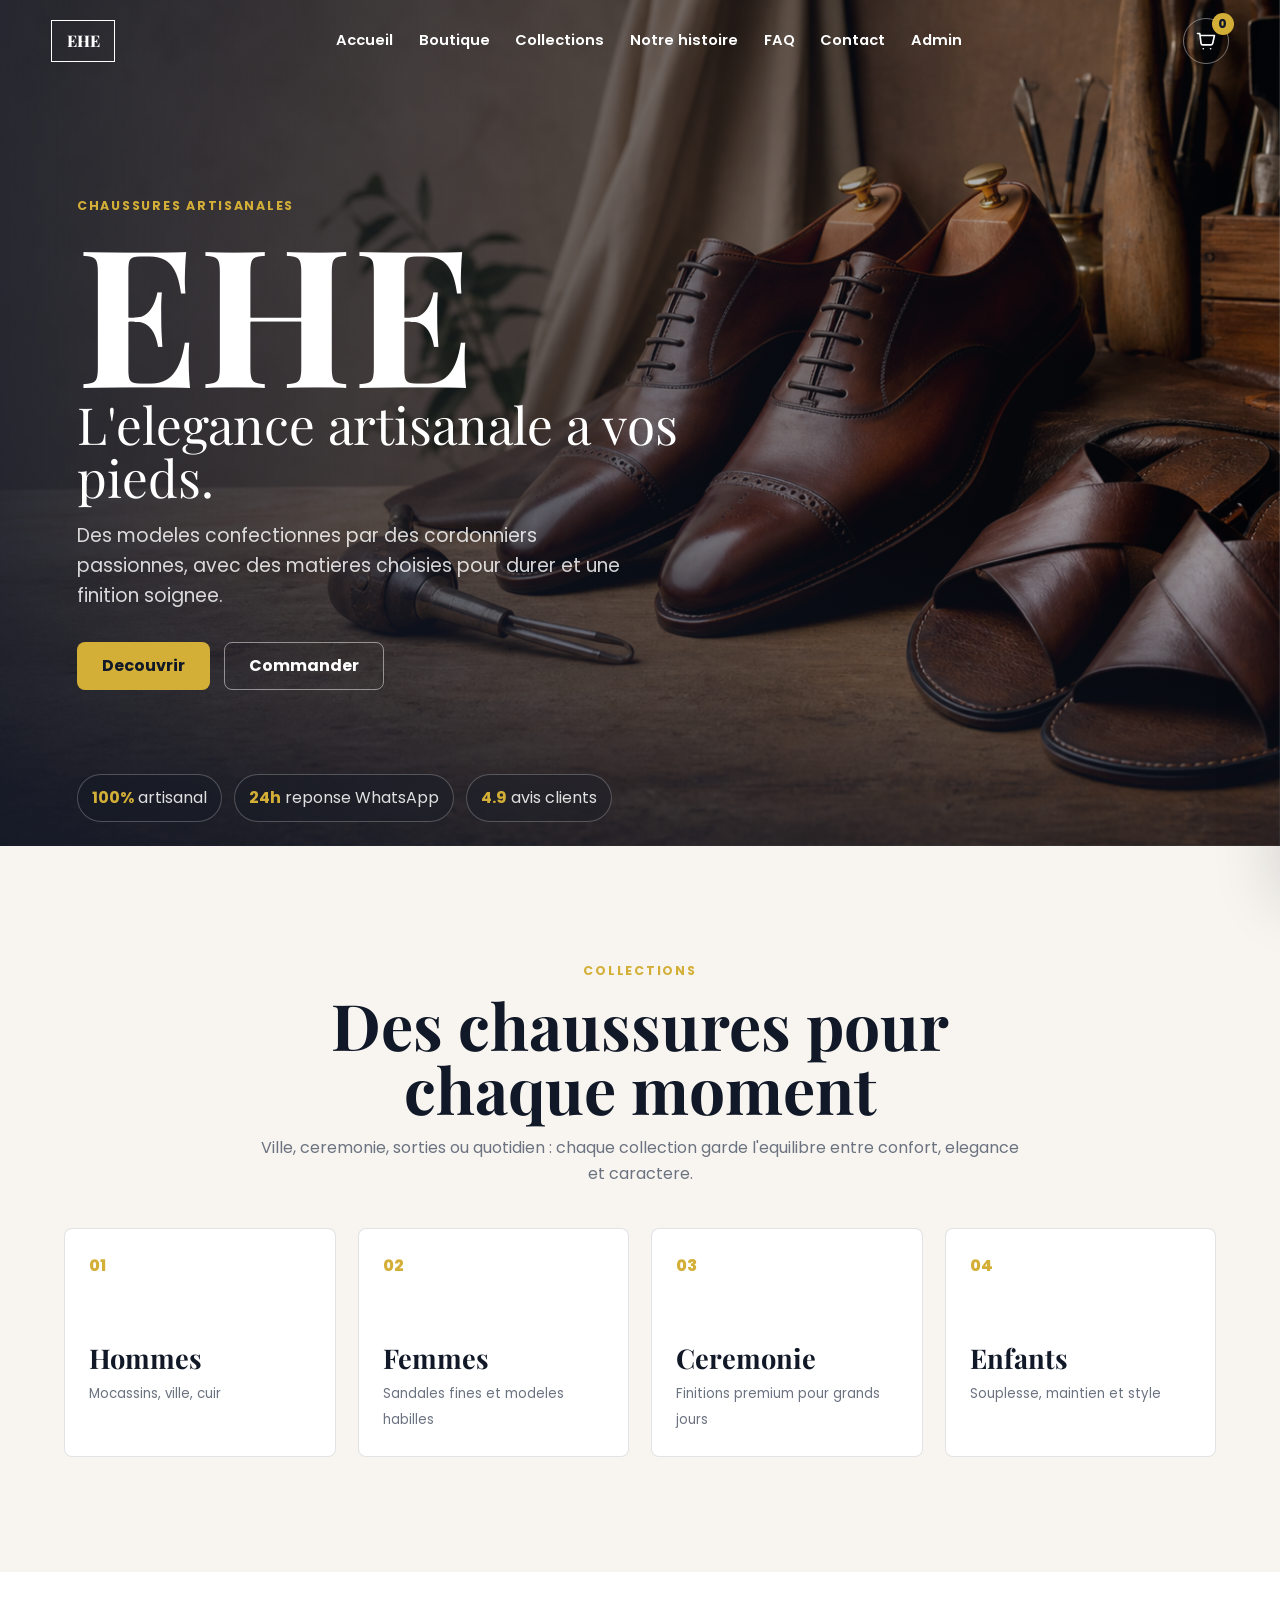
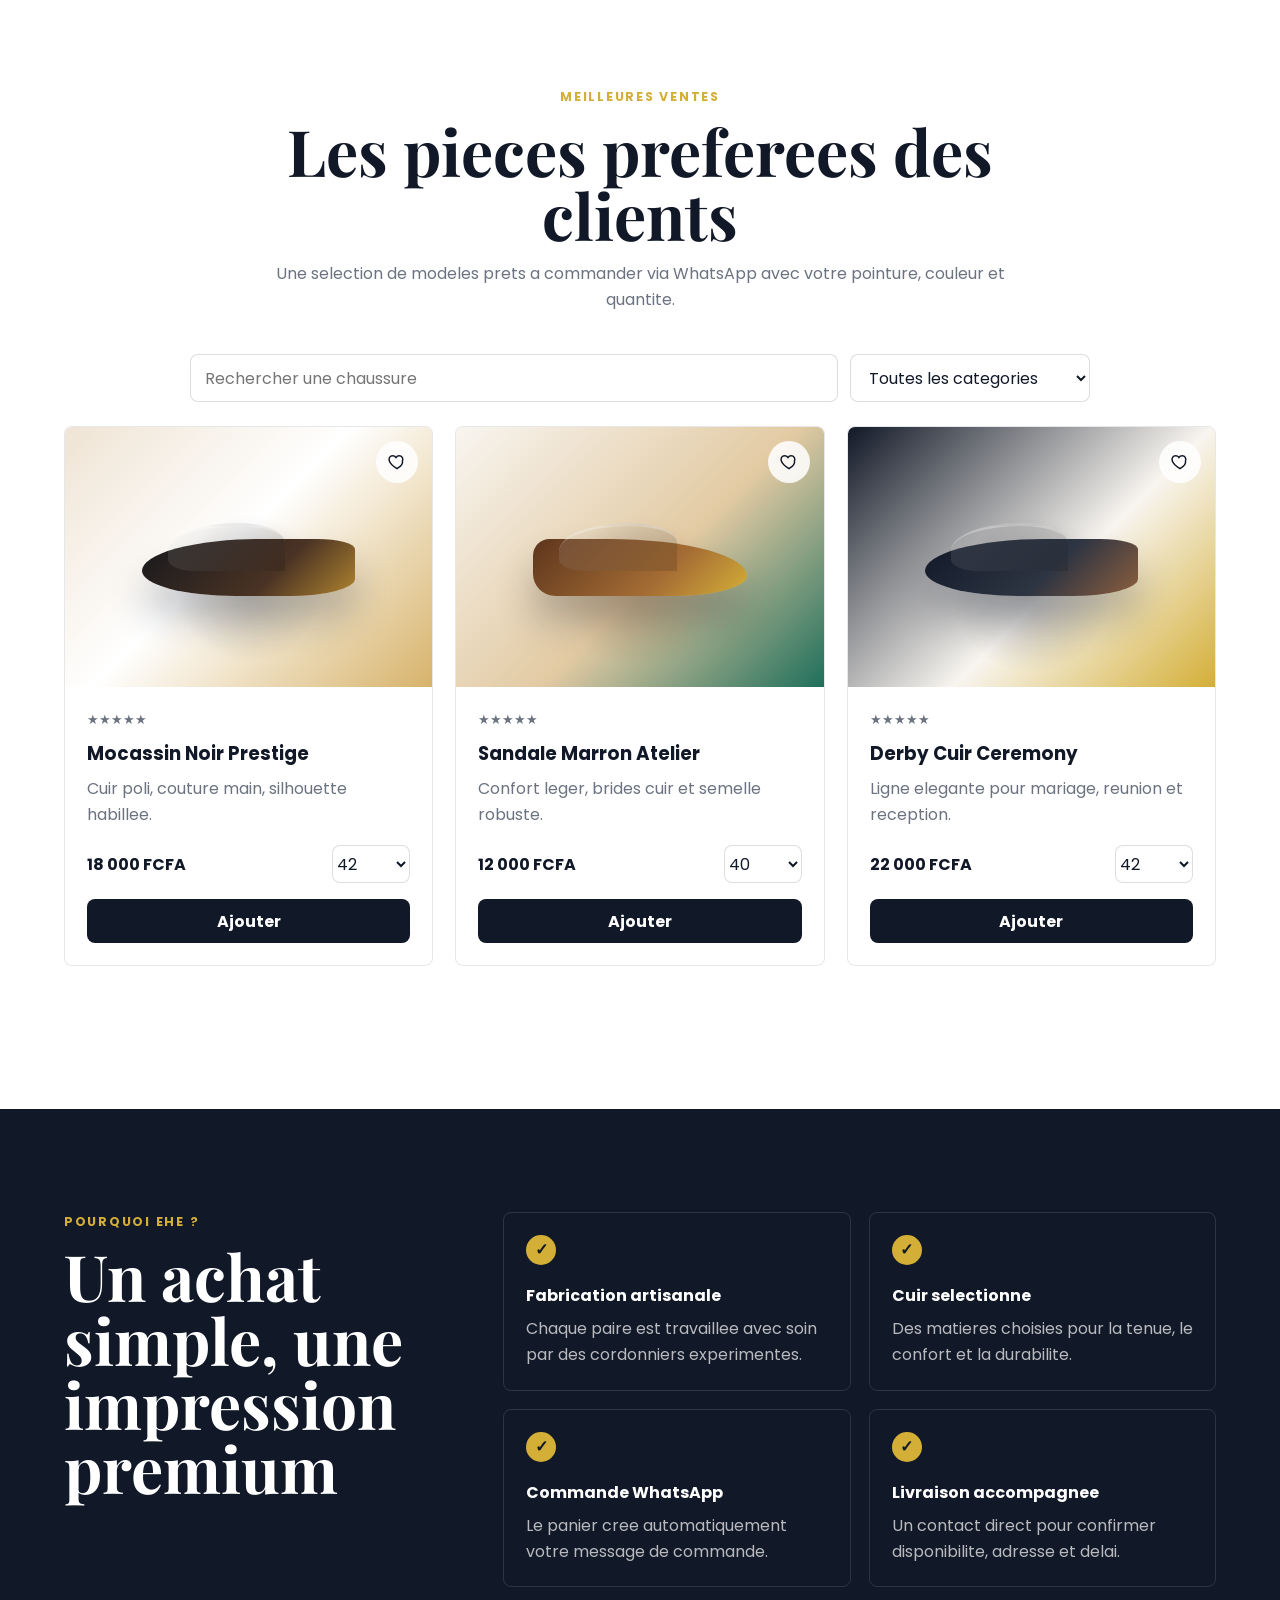
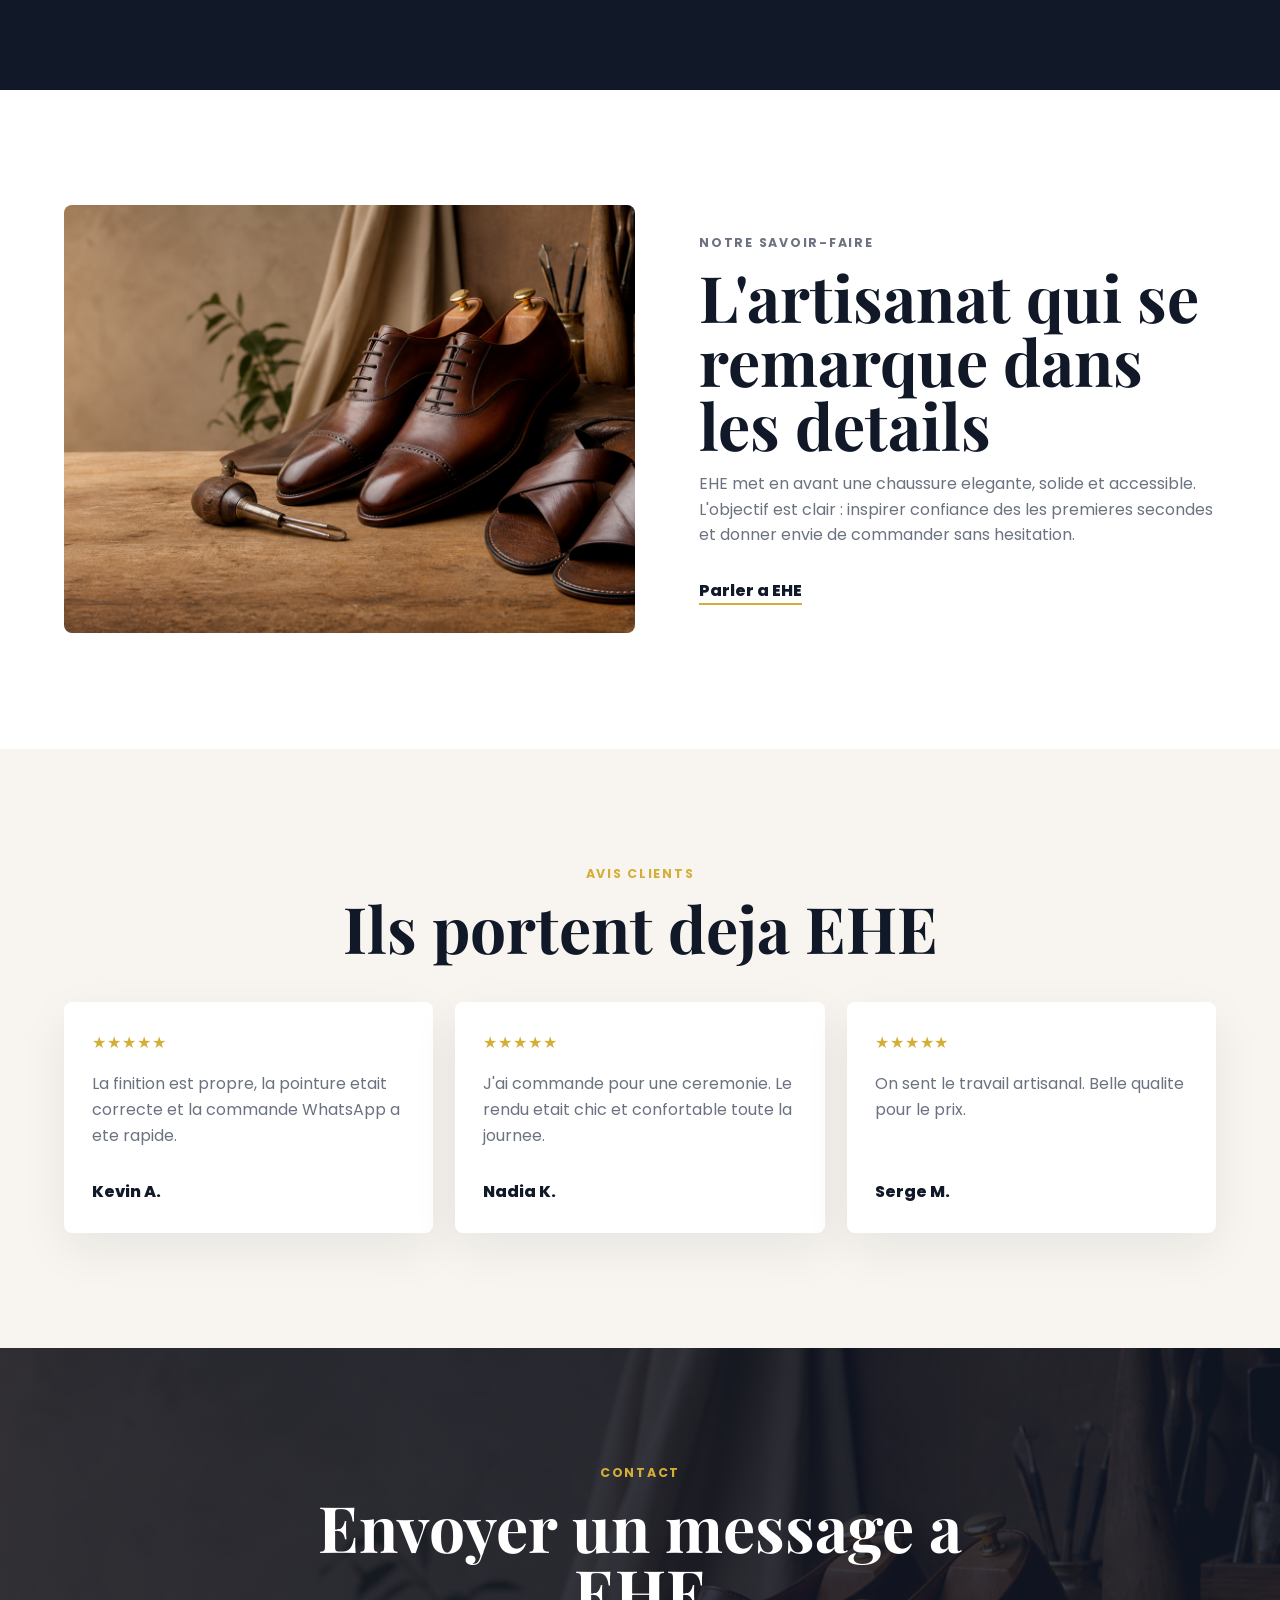
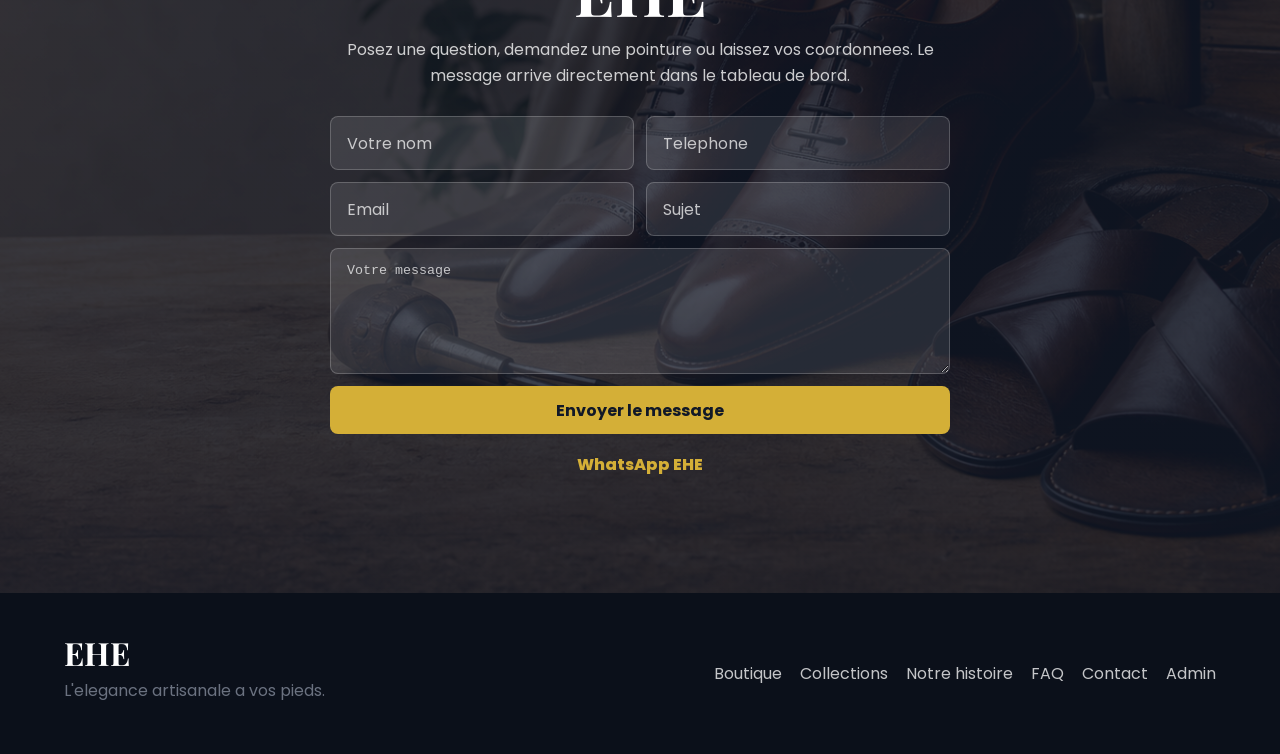
==== index.html @ 02abbc7c "Keep approved checkout form layout" ====
<!doctype html>
<html lang="fr">
  <head>
    <meta charset="utf-8">
    <meta name="viewport" content="width=device-width, initial-scale=1">
    <meta name="description" content="EHE, chaussures artisanales elegantes pour hommes, femmes et enfants. Commande rapide via WhatsApp.">
    <title>EHE | L'elegance artisanale a vos pieds</title>
    <link rel="preconnect" href="https://fonts.googleapis.com">
    <link rel="preconnect" href="https://fonts.gstatic.com" crossorigin>
    <link href="https://fonts.googleapis.com/css2?family=Playfair+Display:wght@600;700;800&family=Poppins:wght@400;500;600;700&display=swap" rel="stylesheet">
    <link rel="stylesheet" href="./styles.css?v=20260713">
  </head>
  <body>
    <div class="loader" aria-label="Chargement">
      <span>EHE</span>
    </div>

    <header class="site-header" data-header>
      <a class="brand" href="#accueil" aria-label="Accueil EHE">
        <span class="brand-mark">EHE</span>
      </a>

      <button class="nav-toggle" type="button" aria-label="Ouvrir le menu" aria-expanded="false" data-nav-toggle>
        <span></span>
        <span></span>
      </button>

      <nav class="site-nav" data-nav>
        <a href="#accueil">Accueil</a>
        <a href="#boutique">Boutique</a>
        <a href="#collections">Collections</a>
        <a href="./histoire.html">Notre histoire</a>
        <a href="./faq.html">FAQ</a>
        <a href="./contact.html">Contact</a>
        <a href="./admin.html">Admin</a>
      </nav>

      <button class="cart-button" type="button" aria-label="Voir le panier" data-cart-open>
        <svg viewBox="0 0 24 24" aria-hidden="true">
          <path d="M6.2 6h15l-1.9 8.6a2 2 0 0 1-2 1.6H8.6a2 2 0 0 1-2-1.7L5.2 3.8H2.8" />
          <path d="M9 20.5h.1M17 20.5h.1" />
        </svg>
        <span data-cart-count>0</span>
      </button>
    </header>

    <main id="accueil">
      <section class="hero">
        <div class="hero-media" aria-hidden="true">
          <img src="./assets/hero-ehe.png" alt="">
        </div>
        <div class="hero-overlay"></div>
        <div class="hero-content reveal">
          <p class="eyebrow">Chaussures artisanales</p>
          <h1>EHE</h1>
          <p class="hero-line">L'elegance artisanale a vos pieds.</p>
          <p class="hero-copy">Des modeles confectionnes par des cordonniers passionnes, avec des matieres choisies pour durer et une finition soignee.</p>
          <div class="hero-actions">
            <a class="btn btn-primary" href="#boutique">Decouvrir</a>
            <a class="btn btn-ghost" href="#contact">Commander</a>
          </div>
        </div>
        <div class="hero-stats" aria-label="Points forts EHE">
          <span><strong>100%</strong> artisanal</span>
          <span><strong>24h</strong> reponse WhatsApp</span>
          <span><strong>4.9</strong> avis clients</span>
        </div>
      </section>

      <section class="section section-light" id="collections">
        <div class="section-head reveal">
          <p class="eyebrow">Collections</p>
          <h2>Des chaussures pour chaque moment</h2>
          <p>Ville, ceremonie, sorties ou quotidien : chaque collection garde l'equilibre entre confort, elegance et caractere.</p>
        </div>
        <div class="collection-grid">
          <a class="collection-tile reveal" href="#boutique">
            <span>01</span>
            <strong>Hommes</strong>
            <small>Mocassins, ville, cuir</small>
          </a>
          <a class="collection-tile reveal" href="#boutique">
            <span>02</span>
            <strong>Femmes</strong>
            <small>Sandales fines et modeles habilles</small>
          </a>
          <a class="collection-tile reveal" href="#boutique">
            <span>03</span>
            <strong>Ceremonie</strong>
            <small>Finitions premium pour grands jours</small>
          </a>
          <a class="collection-tile reveal" href="#boutique">
            <span>04</span>
            <strong>Enfants</strong>
            <small>Souplesse, maintien et style</small>
          </a>
        </div>
      </section>

      <section class="section" id="boutique">
        <div class="section-head reveal">
          <p class="eyebrow">Meilleures ventes</p>
          <h2>Les pieces preferees des clients</h2>
          <p>Une selection de modeles prets a commander via WhatsApp avec votre pointure, couleur et quantite.</p>
        </div>

        <div class="shop-controls" data-shop-controls>
          <input type="search" placeholder="Rechercher une chaussure" aria-label="Rechercher une chaussure" data-product-search>
          <select aria-label="Filtrer par categorie" data-category-filter>
            <option value="">Toutes les categories</option>
          </select>
        </div>
        <div class="product-grid" data-public-products>
          <article class="product-card reveal" data-product data-name="Mocassin Noir Prestige" data-price="18000">
            <button class="favorite" type="button" aria-label="Ajouter aux favoris">
              <svg viewBox="0 0 24 24" aria-hidden="true"><path d="M12 20s-7.5-4.4-9.2-9.1C1.6 7.4 3.5 4.5 6.7 4.5c1.8 0 3.2.9 4 2.1.8-1.2 2.2-2.1 4-2.1 3.2 0 5.1 2.9 3.9 6.4C19.5 15.6 12 20 12 20z"/></svg>
            </button>
            <div class="product-image shoe-one"></div>
            <div class="product-body">
              <p class="rating">★★★★★</p>
              <h3>Mocassin Noir Prestige</h3>
              <p>Cuir poli, couture main, silhouette habillee.</p>
              <div class="product-meta">
                <strong>18 000 FCFA</strong>
                <select aria-label="Pointure">
                  <option>40</option>
                  <option>41</option>
                  <option selected>42</option>
                  <option>43</option>
                </select>
              </div>
              <button class="btn btn-small" type="button" data-add-cart>Ajouter</button>
            </div>
          </article>

          <article class="product-card reveal" data-product data-name="Sandale Marron Atelier" data-price="12000">
            <button class="favorite" type="button" aria-label="Ajouter aux favoris">
              <svg viewBox="0 0 24 24" aria-hidden="true"><path d="M12 20s-7.5-4.4-9.2-9.1C1.6 7.4 3.5 4.5 6.7 4.5c1.8 0 3.2.9 4 2.1.8-1.2 2.2-2.1 4-2.1 3.2 0 5.1 2.9 3.9 6.4C19.5 15.6 12 20 12 20z"/></svg>
            </button>
            <div class="product-image shoe-two"></div>
            <div class="product-body">
              <p class="rating">★★★★★</p>
              <h3>Sandale Marron Atelier</h3>
              <p>Confort leger, brides cuir et semelle robuste.</p>
              <div class="product-meta">
                <strong>12 000 FCFA</strong>
                <select aria-label="Pointure">
                  <option>39</option>
                  <option selected>40</option>
                  <option>41</option>
                  <option>42</option>
                </select>
              </div>
              <button class="btn btn-small" type="button" data-add-cart>Ajouter</button>
            </div>
          </article>

          <article class="product-card reveal" data-product data-name="Derby Cuir Ceremony" data-price="22000">
            <button class="favorite" type="button" aria-label="Ajouter aux favoris">
              <svg viewBox="0 0 24 24" aria-hidden="true"><path d="M12 20s-7.5-4.4-9.2-9.1C1.6 7.4 3.5 4.5 6.7 4.5c1.8 0 3.2.9 4 2.1.8-1.2 2.2-2.1 4-2.1 3.2 0 5.1 2.9 3.9 6.4C19.5 15.6 12 20 12 20z"/></svg>
            </button>
            <div class="product-image shoe-three"></div>
            <div class="product-body">
              <p class="rating">★★★★★</p>
              <h3>Derby Cuir Ceremony</h3>
              <p>Ligne elegante pour mariage, reunion et reception.</p>
              <div class="product-meta">
                <strong>22 000 FCFA</strong>
                <select aria-label="Pointure">
                  <option>41</option>
                  <option selected>42</option>
                  <option>43</option>
                  <option>44</option>
                </select>
              </div>
              <button class="btn btn-small" type="button" data-add-cart>Ajouter</button>
            </div>
          </article>
        </div>
        <div class="pagination" data-pagination></div>
      </section>

      <section class="feature-band">
        <div class="feature-copy reveal">
          <p class="eyebrow">Pourquoi EHE ?</p>
          <h2>Un achat simple, une impression premium</h2>
        </div>
        <div class="feature-list">
          <div class="feature-item reveal"><span>✓</span><strong>Fabrication artisanale</strong><p>Chaque paire est travaillee avec soin par des cordonniers experimentes.</p></div>
          <div class="feature-item reveal"><span>✓</span><strong>Cuir selectionne</strong><p>Des matieres choisies pour la tenue, le confort et la durabilite.</p></div>
          <div class="feature-item reveal"><span>✓</span><strong>Commande WhatsApp</strong><p>Le panier cree automatiquement votre message de commande.</p></div>
          <div class="feature-item reveal"><span>✓</span><strong>Livraison accompagnee</strong><p>Un contact direct pour confirmer disponibilite, adresse et delai.</p></div>
        </div>
      </section>

      <section class="section craft-section" id="histoire">
        <div class="craft-image reveal">
          <img src="./assets/hero-ehe.png" alt="Chaussures artisanales EHE dans un atelier de cordonnier">
        </div>
        <div class="craft-copy reveal">
          <p class="eyebrow">Notre savoir-faire</p>
          <h2>L'artisanat qui se remarque dans les details</h2>
          <p>EHE met en avant une chaussure elegante, solide et accessible. L'objectif est clair : inspirer confiance des les premieres secondes et donner envie de commander sans hesitation.</p>
          <a class="text-link" href="#contact">Parler a EHE</a>
        </div>
      </section>

      <section class="section section-light">
        <div class="section-head reveal">
          <p class="eyebrow">Avis clients</p>
          <h2>Ils portent deja EHE</h2>
        </div>
        <div class="testimonial-grid">
          <blockquote class="reveal">
            <p>La finition est propre, la pointure etait correcte et la commande WhatsApp a ete rapide.</p>
            <cite>Kevin A.</cite>
          </blockquote>
          <blockquote class="reveal">
            <p>J'ai commande pour une ceremonie. Le rendu etait chic et confortable toute la journee.</p>
            <cite>Nadia K.</cite>
          </blockquote>
          <blockquote class="reveal">
            <p>On sent le travail artisanal. Belle qualite pour le prix.</p>
            <cite>Serge M.</cite>
          </blockquote>
        </div>
      </section>

      <section class="newsletter" id="contact">
        <div class="newsletter-inner reveal">
          <p class="eyebrow">Contact</p>
          <h2>Envoyer un message a EHE</h2>
          <p class="contact-intro">Posez une question, demandez une pointure ou laissez vos coordonnees. Le message arrive directement dans le tableau de bord.</p>
          <form class="contact-form" data-contact-form>
            <div class="field-row">
              <input name="name" type="text" placeholder="Votre nom" aria-label="Votre nom" required>
              <input name="phone" type="tel" placeholder="Telephone" aria-label="Telephone">
            </div>
            <div class="field-row">
              <input name="email" type="email" placeholder="Email" aria-label="Email">
              <input name="subject" type="text" placeholder="Sujet" aria-label="Sujet">
            </div>
            <textarea name="message" placeholder="Votre message" aria-label="Votre message" required></textarea>
            <button class="btn btn-primary" type="submit">Envoyer le message</button>
          </form>
          <a class="whatsapp-link" href="https://wa.me/22900000000" target="_blank" rel="noreferrer">WhatsApp EHE</a>
        </div>
      </section>
    </main>

    <footer class="site-footer">
      <div>
        <strong>EHE</strong>
        <p>L'elegance artisanale a vos pieds.</p>
      </div>
      <div class="footer-links">
        <a href="#boutique">Boutique</a>
        <a href="#collections">Collections</a>
        <a href="./histoire.html">Notre histoire</a>
        <a href="./faq.html">FAQ</a>
        <a href="./contact.html">Contact</a>
        <a href="./admin.html">Admin</a>
      </div>
    </footer>

    <aside class="cart-panel" aria-hidden="true" data-cart-panel>
      <div class="cart-head">
        <strong>Panier EHE</strong>
        <button type="button" aria-label="Fermer le panier" data-cart-close>×</button>
      </div>
      <div class="cart-items" data-cart-items>
        <p class="empty-cart">Votre panier est vide.</p>
      </div>
      <div class="cart-total">
        <span>Total</span>
        <strong data-cart-total>0 FCFA</strong>
      </div>
      <form class="checkout-form" data-checkout-form>
        <div class="checkout-form-title">
          <strong>Infos client</strong>
        </div>
        <label>
          Nom
          <input name="last_name" type="text" autocomplete="family-name" required>
        </label>
        <label>
          Prenom
          <input name="first_name" type="text" autocomplete="given-name" required>
        </label>
        <label class="checkout-full">
          Telephone
          <input name="phone" type="tel" autocomplete="tel" required>
        </label>
        <label class="checkout-full">
          Adresse de livraison
          <input name="address" type="text" autocomplete="street-address" required>
        </label>
      </form>
      <a class="btn btn-primary cart-order" href="#" target="_blank" rel="noreferrer" data-whatsapp>Commander sur WhatsApp</a>
    </aside>

    <div class="toast" data-toast>Produit ajoute au panier</div>
    <button class="top-button" type="button" aria-label="Retour en haut" data-top>
      <svg viewBox="0 0 24 24" aria-hidden="true"><path d="M12 19V5M5 12l7-7 7 7"/></svg>
    </button>

    <script src="./app.js"></script>
  </body>
</html>
---- styles.css ----
:root {
  --black: #111827;
  --ink: #1f2937;
  --white: #ffffff;
  --gold: #d4af37;
  --beige: #f8f5f0;
  --gray: #6b7280;
  --clay: #8d5f3d;
  --green: #1f6f5b;
  --shadow: 0 24px 70px rgba(17, 24, 39, .14);
  --radius: 8px;
}

* {
  box-sizing: border-box;
}

html {
  scroll-behavior: smooth;
}

body {
  margin: 0;
  color: var(--ink);
  background: var(--white);
  font-family: Poppins, Arial, sans-serif;
  line-height: 1.6;
}

img {
  display: block;
  max-width: 100%;
}

a {
  color: inherit;
  text-decoration: none;
}

button,
input,
select {
  font: inherit;
}

.loader {
  position: fixed;
  inset: 0;
  z-index: 100;
  display: grid;
  place-items: center;
  background: var(--black);
  color: var(--gold);
  transition: opacity .5s ease, visibility .5s ease;
}

.loader span,
.brand-mark,
h1,
h2 {
  font-family: "Playfair Display", Georgia, serif;
}

.loader span {
  font-size: clamp(3rem, 9vw, 8rem);
  letter-spacing: .16em;
}

body.loaded .loader {
  opacity: 0;
  visibility: hidden;
}

.site-header {
  position: fixed;
  top: 0;
  left: 0;
  right: 0;
  z-index: 50;
  display: flex;
  align-items: center;
  justify-content: space-between;
  gap: 24px;
  min-height: 78px;
  padding: 18px clamp(18px, 4vw, 64px);
  color: var(--white);
  transition: background .28s ease, color .28s ease, box-shadow .28s ease;
}

.site-header.scrolled,
.site-header.open {
  background: rgba(255, 255, 255, .96);
  color: var(--black);
  box-shadow: 0 10px 35px rgba(17, 24, 39, .08);
  backdrop-filter: blur(16px);
}

.brand-mark {
  display: inline-grid;
  place-items: center;
  width: 64px;
  height: 42px;
  border: 1px solid currentColor;
  font-weight: 800;
}

.site-nav {
  display: flex;
  align-items: center;
  gap: clamp(14px, 2vw, 30px);
  font-size: .92rem;
  font-weight: 600;
}

.site-nav a {
  position: relative;
}

.site-nav a::after {
  position: absolute;
  left: 0;
  bottom: -7px;
  width: 0;
  height: 2px;
  content: "";
  background: var(--gold);
  transition: width .25s ease;
}

.site-nav a:hover::after {
  width: 100%;
}

.cart-button,
.nav-toggle,
.favorite,
.top-button,
.cart-head button {
  border: 0;
  cursor: pointer;
  background: transparent;
  color: inherit;
}

.cart-button {
  position: relative;
  display: grid;
  place-items: center;
  width: 46px;
  height: 46px;
  border: 1px solid rgba(255, 255, 255, .42);
  border-radius: 50%;
}

.site-header.scrolled .cart-button,
.site-header.open .cart-button {
  border-color: rgba(17, 24, 39, .18);
}

.cart-button svg,
.top-button svg {
  width: 22px;
  height: 22px;
  fill: none;
  stroke: currentColor;
  stroke-width: 1.8;
  stroke-linecap: round;
  stroke-linejoin: round;
}

.cart-button span {
  position: absolute;
  top: -6px;
  right: -6px;
  display: grid;
  min-width: 22px;
  height: 22px;
  place-items: center;
  border-radius: 99px;
  background: var(--gold);
  color: var(--black);
  font-size: .75rem;
  font-weight: 800;
}

.nav-toggle {
  display: none;
}

.hero {
  position: relative;
  min-height: 94vh;
  display: grid;
  align-items: center;
  overflow: hidden;
  padding: 120px clamp(18px, 6vw, 90px) 80px;
  color: var(--white);
}

.hero-media,
.hero-overlay {
  position: absolute;
  inset: 0;
}

.hero-media img {
  width: 100%;
  height: 100%;
  object-fit: cover;
  animation: heroZoom 9s ease-out forwards;
}

.hero-overlay {
  background:
    linear-gradient(90deg, rgba(17, 24, 39, .88) 0%, rgba(17, 24, 39, .56) 43%, rgba(17, 24, 39, .14) 100%),
    linear-gradient(0deg, rgba(17, 24, 39, .56), transparent 38%);
}

.hero-content {
  position: relative;
  max-width: 680px;
  z-index: 1;
}

.eyebrow {
  margin: 0 0 12px;
  color: var(--gold);
  font-size: .78rem;
  font-weight: 700;
  letter-spacing: .14em;
  text-transform: uppercase;
}

h1,
h2,
h3,
p {
  margin-top: 0;
}

h1 {
  margin-bottom: 8px;
  font-size: clamp(4.5rem, 15vw, 12rem);
  line-height: .84;
}

.hero-line {
  margin-bottom: 16px;
  font-family: "Playfair Display", Georgia, serif;
  font-size: clamp(1.6rem, 4vw, 3.8rem);
  line-height: 1.05;
}

.hero-copy {
  max-width: 560px;
  color: rgba(255, 255, 255, .82);
  font-size: clamp(1rem, 1.6vw, 1.18rem);
}

.hero-actions {
  display: flex;
  flex-wrap: wrap;
  gap: 14px;
  margin-top: 30px;
}

.btn {
  display: inline-flex;
  align-items: center;
  justify-content: center;
  min-height: 48px;
  padding: 0 24px;
  border: 1px solid transparent;
  border-radius: var(--radius);
  cursor: pointer;
  font-weight: 700;
  transition: transform .22s ease, background .22s ease, color .22s ease, border-color .22s ease;
}

.btn:hover {
  transform: translateY(-2px);
}

.btn-primary {
  background: var(--gold);
  color: var(--black);
}

.btn-primary:hover {
  background: #e3c35b;
}

.btn-ghost {
  border-color: rgba(255, 255, 255, .48);
  color: var(--white);
}

.btn-ghost:hover {
  border-color: var(--white);
  background: rgba(255, 255, 255, .1);
}

.btn-small {
  width: 100%;
  min-height: 44px;
  margin-top: 16px;
  background: var(--black);
  color: var(--white);
}

.hero-stats {
  position: absolute;
  left: clamp(18px, 6vw, 90px);
  right: clamp(18px, 6vw, 90px);
  bottom: 24px;
  z-index: 1;
  display: flex;
  gap: 12px;
  flex-wrap: wrap;
}

.hero-stats span {
  padding: 10px 14px;
  border: 1px solid rgba(255, 255, 255, .24);
  border-radius: 999px;
  background: rgba(17, 24, 39, .3);
  backdrop-filter: blur(12px);
  color: rgba(255, 255, 255, .86);
}

.hero-stats strong {
  color: var(--gold);
}

.section {
  padding: clamp(72px, 9vw, 126px) clamp(18px, 5vw, 72px);
}

.section-light {
  background: var(--beige);
}

.section-head {
  max-width: 760px;
  margin: 0 auto 42px;
  text-align: center;
}

h2 {
  margin-bottom: 14px;
  color: var(--black);
  font-size: clamp(2rem, 5vw, 4.5rem);
  line-height: 1;
}

.section-head p:not(.eyebrow),
.craft-copy p,
.feature-item p,
.product-body p,
blockquote p,
.site-footer p {
  color: var(--gray);
}

.collection-grid,
.product-grid,
.testimonial-grid {
  display: grid;
  gap: 22px;
  max-width: 1180px;
  margin: 0 auto;
}

.collection-grid {
  grid-template-columns: repeat(4, 1fr);
}

.collection-tile {
  min-height: 210px;
  padding: 24px;
  border: 1px solid rgba(17, 24, 39, .12);
  border-radius: var(--radius);
  background: var(--white);
  transition: transform .25s ease, box-shadow .25s ease, border-color .25s ease;
}

.collection-tile:hover {
  transform: translateY(-7px);
  border-color: rgba(212, 175, 55, .55);
  box-shadow: var(--shadow);
}

.collection-tile span {
  color: var(--gold);
  font-weight: 800;
}

.collection-tile strong {
  display: block;
  margin-top: 58px;
  color: var(--black);
  font-family: "Playfair Display", Georgia, serif;
  font-size: 1.7rem;
}

.collection-tile small {
  color: var(--gray);
}

.product-grid {
  grid-template-columns: repeat(3, 1fr);
}

.shop-controls {
  display: grid;
  grid-template-columns: 1fr 240px;
  gap: 12px;
  max-width: 900px;
  margin: 0 auto 24px;
}

.shop-controls input,
.shop-controls select {
  height: 48px;
  border: 1px solid rgba(17, 24, 39, .14);
  border-radius: var(--radius);
  padding: 0 14px;
  background: var(--white);
  color: var(--black);
}

.pagination {
  display: flex;
  justify-content: center;
  gap: 8px;
  margin-top: 28px;
}

.pagination button {
  min-width: 42px;
  height: 40px;
  border: 1px solid rgba(17, 24, 39, .14);
  border-radius: var(--radius);
  background: var(--white);
  cursor: pointer;
  font-weight: 800;
}

.pagination button.active {
  background: var(--black);
  color: var(--gold);
}

.product-card {
  position: relative;
  overflow: hidden;
  border: 1px solid rgba(17, 24, 39, .1);
  border-radius: var(--radius);
  background: var(--white);
  transition: transform .25s ease, box-shadow .25s ease;
}

.product-card:hover {
  transform: translateY(-8px);
  box-shadow: var(--shadow);
}

.product-card h3 a:hover {
  color: var(--gold);
}

.favorite {
  position: absolute;
  top: 14px;
  right: 14px;
  z-index: 2;
  display: grid;
  width: 42px;
  height: 42px;
  place-items: center;
  border-radius: 50%;
  background: rgba(255, 255, 255, .86);
  color: var(--black);
}

.favorite svg {
  width: 20px;
  height: 20px;
  fill: none;
  stroke: currentColor;
  stroke-width: 1.8;
}

.favorite.active {
  background: var(--black);
  color: var(--gold);
}

.favorite.active svg {
  fill: currentColor;
}

.product-image {
  min-height: 260px;
  background:
    radial-gradient(circle at 50% 62%, rgba(17, 24, 39, .18), transparent 30%),
    linear-gradient(135deg, #efe4d4, #fff 46%, #d7b36b);
  position: relative;
  overflow: hidden;
}

.product-image.product-photo {
  background-size: cover;
  background-position: center;
}

.product-image.product-photo::before,
.product-image.product-photo::after {
  display: none;
}

.product-image::before,
.product-image::after {
  position: absolute;
  content: "";
  transition: transform .28s ease;
}

.product-card:hover .product-image::before,
.product-card:hover .product-image::after {
  transform: translateY(-7px) scale(1.04);
}

.product-image::before {
  left: 21%;
  top: 43%;
  width: 58%;
  height: 22%;
  border-radius: 70% 22% 38% 55%;
  background: linear-gradient(135deg, #16181d, #4a3324 62%, #b0842f);
  box-shadow: 0 26px 36px rgba(17, 24, 39, .25);
}

.product-image::after {
  left: 28%;
  top: 37%;
  width: 32%;
  height: 17%;
  border-radius: 65% 44% 0 26%;
  border-top: 3px solid rgba(255, 255, 255, .28);
  background: linear-gradient(135deg, rgba(255, 255, 255, .12), rgba(0, 0, 0, .14));
}

.shoe-two {
  background:
    radial-gradient(circle at 50% 64%, rgba(141, 95, 61, .25), transparent 31%),
    linear-gradient(135deg, #f8f5f0, #e2caa3 55%, #1f6f5b);
}

.shoe-two::before {
  background: linear-gradient(135deg, #5d351d, #a56d34 62%, #d4af37);
  border-radius: 18px 70% 38% 24px;
}

.shoe-three {
  background:
    radial-gradient(circle at 50% 64%, rgba(17, 24, 39, .24), transparent 32%),
    linear-gradient(135deg, #111827, #f8f5f0 58%, #d4af37);
}

.shoe-three::before {
  background: linear-gradient(135deg, #111827, #2d3442 58%, #8d5f3d);
}

.product-body {
  padding: 22px;
}

.rating {
  margin-bottom: 8px;
  color: var(--gold);
  font-size: .84rem;
}

h3 {
  margin-bottom: 8px;
  color: var(--black);
  font-size: 1.15rem;
}

.product-badge {
  display: inline-flex;
  margin-bottom: 10px;
  padding: 5px 9px;
  border-radius: 999px;
  background: var(--beige);
  color: var(--black);
  font-size: .78rem;
  font-weight: 800;
}

.product-meta {
  display: flex;
  align-items: center;
  justify-content: space-between;
  gap: 12px;
  margin-top: 18px;
}

.product-meta strong {
  color: var(--black);
}

.product-meta select {
  width: 78px;
  height: 38px;
  border: 1px solid rgba(17, 24, 39, .14);
  border-radius: var(--radius);
  background: var(--white);
  color: var(--black);
}

.product-color {
  width: 100%;
  height: 40px;
  margin-top: 12px;
  border: 1px solid rgba(17, 24, 39, .14);
  border-radius: var(--radius);
  background: var(--white);
  color: var(--black);
}

.inner-page {
  background: var(--beige);
}

.simple-header {
  display: flex;
  align-items: center;
  justify-content: space-between;
  gap: 22px;
  padding: 20px clamp(18px, 5vw, 72px);
  background: var(--white);
  box-shadow: 0 10px 35px rgba(17, 24, 39, .08);
}

.simple-header .brand-mark {
  color: var(--black);
}

.simple-nav {
  display: flex;
  flex-wrap: wrap;
  gap: 18px;
  color: var(--black);
  font-weight: 800;
}

.content-page,
.product-detail {
  width: min(1080px, calc(100% - 36px));
  margin: 0 auto;
  padding: clamp(56px, 8vw, 96px) 0;
}

.content-page h1,
.product-detail h1 {
  color: var(--black);
  font-family: "Playfair Display", Georgia, serif;
  font-size: clamp(2.5rem, 6vw, 5rem);
  line-height: 1;
}

.content-page details {
  margin: 14px 0;
  padding: 18px;
  border: 1px solid rgba(17, 24, 39, .12);
  border-radius: var(--radius);
  background: var(--white);
}

.content-page summary {
  cursor: pointer;
  color: var(--black);
  font-weight: 900;
}

.story-page img {
  width: 100%;
  max-height: 460px;
  object-fit: cover;
  border-radius: var(--radius);
  margin: 28px 0;
}

.page-contact-form {
  display: grid;
  gap: 12px;
  max-width: 680px;
}

.page-contact-form input,
.page-contact-form textarea,
.product-detail select {
  width: 100%;
  border: 1px solid rgba(17, 24, 39, .14);
  border-radius: var(--radius);
  background: var(--white);
  color: var(--black);
}

.page-contact-form input,
.product-detail select {
  height: 48px;
  padding: 0 14px;
}

.page-contact-form textarea {
  min-height: 150px;
  padding: 14px;
}

.product-detail-grid {
  display: grid;
  grid-template-columns: minmax(300px, 1fr) minmax(300px, .9fr);
  gap: clamp(24px, 5vw, 64px);
  align-items: start;
}

.detail-image img {
  width: 100%;
  aspect-ratio: 4 / 3;
  object-fit: cover;
  border-radius: var(--radius);
  box-shadow: var(--shadow);
}

.detail-copy {
  display: grid;
  gap: 14px;
}

.detail-copy label {
  display: grid;
  gap: 8px;
  color: var(--black);
  font-weight: 800;
}

.detail-price {
  color: var(--black);
  font-size: 1.6rem;
}

.feature-band {
  display: grid;
  grid-template-columns: minmax(250px, .8fr) minmax(320px, 1.4fr);
  gap: 32px;
  padding: clamp(72px, 8vw, 118px) clamp(18px, 5vw, 72px);
  background: var(--black);
  color: var(--white);
}

.feature-band h2 {
  color: var(--white);
}

.feature-list {
  display: grid;
  grid-template-columns: repeat(2, 1fr);
  gap: 18px;
}

.feature-item {
  padding: 22px;
  border: 1px solid rgba(255, 255, 255, .12);
  border-radius: var(--radius);
}

.feature-item span {
  display: grid;
  width: 30px;
  height: 30px;
  margin-bottom: 18px;
  place-items: center;
  border-radius: 50%;
  background: var(--gold);
  color: var(--black);
  font-weight: 900;
}

.feature-item strong {
  display: block;
  margin-bottom: 8px;
}

.feature-item p {
  margin-bottom: 0;
  color: rgba(255, 255, 255, .7);
}

.craft-section {
  display: grid;
  grid-template-columns: 1.05fr .95fr;
  align-items: center;
  gap: clamp(28px, 5vw, 74px);
}

.craft-image {
  overflow: hidden;
  border-radius: var(--radius);
}

.craft-image img {
  width: 100%;
  aspect-ratio: 4 / 3;
  object-fit: cover;
}

.text-link {
  display: inline-flex;
  margin-top: 14px;
  color: var(--black);
  font-weight: 800;
  border-bottom: 2px solid var(--gold);
}

.testimonial-grid {
  grid-template-columns: repeat(3, 1fr);
}

blockquote {
  margin: 0;
  padding: 28px;
  border-radius: var(--radius);
  background: var(--white);
  box-shadow: 0 16px 48px rgba(17, 24, 39, .07);
}

blockquote::before {
  content: "★★★★★";
  display: block;
  margin-bottom: 16px;
  color: var(--gold);
  letter-spacing: .06em;
}

blockquote p {
  min-height: 92px;
}

cite {
  color: var(--black);
  font-style: normal;
  font-weight: 800;
}

.newsletter {
  padding: clamp(72px, 9vw, 120px) clamp(18px, 5vw, 72px);
  background:
    linear-gradient(rgba(17, 24, 39, .82), rgba(17, 24, 39, .82)),
    url("./assets/hero-ehe.png") center/cover;
  color: var(--white);
}

.newsletter-inner {
  max-width: 780px;
  margin: 0 auto;
  text-align: center;
}

.newsletter h2 {
  color: var(--white);
}

.newsletter form {
  display: grid;
  gap: 12px;
  max-width: 620px;
  margin: 28px auto 18px;
}

.contact-intro {
  max-width: 620px;
  margin: 0 auto;
  color: rgba(255, 255, 255, .78);
}

.field-row {
  display: grid;
  grid-template-columns: 1fr 1fr;
  gap: 12px;
}

.newsletter input,
.newsletter textarea {
  width: 100%;
  height: 54px;
  border: 1px solid rgba(255, 255, 255, .2);
  border-radius: var(--radius);
  padding: 0 16px;
  background: rgba(255, 255, 255, .1);
  color: var(--white);
  outline: none;
}

.newsletter textarea {
  min-height: 126px;
  padding: 14px 16px;
  resize: vertical;
}

.newsletter input::placeholder,
.newsletter textarea::placeholder {
  color: rgba(255, 255, 255, .72);
}

.newsletter input:focus,
.newsletter textarea:focus {
  border-color: rgba(212, 175, 55, .78);
  box-shadow: 0 0 0 4px rgba(212, 175, 55, .14);
}

.whatsapp-link {
  color: var(--gold);
  font-weight: 800;
}

.site-footer {
  display: flex;
  justify-content: space-between;
  gap: 24px;
  padding: 34px clamp(18px, 5vw, 72px);
  background: #0b101a;
  color: var(--white);
}

.site-footer strong {
  font-family: "Playfair Display", Georgia, serif;
  font-size: 2rem;
}

.footer-links {
  display: flex;
  flex-wrap: wrap;
  align-items: center;
  justify-content: flex-end;
  gap: 18px;
  color: rgba(255, 255, 255, .76);
}

.cart-panel {
  position: fixed;
  top: 0;
  right: 0;
  z-index: 80;
  width: min(420px, 100%);
  height: 100vh;
  padding: 20px;
  display: flex;
  flex-direction: column;
  background: var(--white);
  box-shadow: -24px 0 60px rgba(17, 24, 39, .16);
  transform: translateX(105%);
  transition: transform .3s ease;
}

.cart-panel.open {
  transform: translateX(0);
}

.cart-head {
  display: flex;
  align-items: center;
  justify-content: space-between;
  padding-bottom: 12px;
  border-bottom: 1px solid rgba(17, 24, 39, .12);
  color: var(--black);
}

.cart-head button {
  width: 38px;
  height: 38px;
  border-radius: 50%;
  background: var(--beige);
  font-size: 1.6rem;
  line-height: 1;
}

.cart-items {
  flex: 1;
  overflow: auto;
  padding: 12px 0;
}

.empty-cart {
  color: var(--gray);
}

.cart-row {
  display: grid;
  grid-template-columns: 1fr auto;
  gap: 10px;
  padding: 10px 0;
  border-bottom: 1px solid rgba(17, 24, 39, .1);
}

.cart-row strong {
  color: var(--black);
}

.cart-row small {
  display: block;
  color: var(--gray);
  line-height: 1.35;
}

.cart-row button {
  border: 0;
  background: transparent;
  color: #b42318;
  cursor: pointer;
  font-weight: 800;
}

.cart-total {
  display: flex;
  justify-content: space-between;
  padding: 12px 0;
  border-top: 1px solid rgba(17, 24, 39, .12);
  color: var(--black);
  font-size: 1.05rem;
}

.checkout-form {
  display: grid;
  grid-template-columns: repeat(2, minmax(0, 1fr));
  gap: 8px 10px;
  margin: 0 0 12px;
  padding: 10px;
  border: 1px solid rgba(17, 24, 39, .1);
  border-radius: 12px;
  background: #fbf7ef;
}

.checkout-form-title {
  grid-column: 1 / -1;
  display: flex;
  align-items: center;
  justify-content: space-between;
  min-height: 20px;
}

.checkout-form-title strong {
  color: var(--black);
  font-size: .9rem;
}

.checkout-form label {
  display: grid;
  gap: 4px;
  color: var(--black);
  font-size: .78rem;
  font-weight: 800;
}

.checkout-form .checkout-full {
  grid-column: 1 / -1;
}

.checkout-form input {
  width: 100%;
  border: 1px solid rgba(17, 24, 39, .14);
  border-radius: 10px;
  padding: 8px 10px;
  background: var(--white);
  color: var(--black);
  font: inherit;
  outline: none;
}

.checkout-form input {
  height: 36px;
}

.checkout-form input:focus {
  border-color: rgba(212, 175, 55, .78);
  box-shadow: 0 0 0 3px rgba(212, 175, 55, .16);
}

.cart-order {
  width: 100%;
}

.toast {
  position: fixed;
  left: 50%;
  bottom: 24px;
  z-index: 90;
  padding: 12px 18px;
  border-radius: 999px;
  background: var(--black);
  color: var(--white);
  box-shadow: var(--shadow);
  opacity: 0;
  transform: translate(-50%, 20px);
  transition: opacity .25s ease, transform .25s ease;
}

.toast.show {
  opacity: 1;
  transform: translate(-50%, 0);
}

.top-button {
  position: fixed;
  right: 20px;
  bottom: 20px;
  z-index: 40;
  display: grid;
  width: 46px;
  height: 46px;
  place-items: center;
  border-radius: 50%;
  background: var(--gold);
  color: var(--black);
  opacity: 0;
  transform: translateY(14px);
  transition: opacity .25s ease, transform .25s ease;
}

.top-button.visible {
  opacity: 1;
  transform: translateY(0);
}

.reveal {
  opacity: 0;
  transform: translateY(26px);
  transition: opacity .65s ease, transform .65s ease;
}

.reveal.visible {
  opacity: 1;
  transform: translateY(0);
}

@keyframes heroZoom {
  from {
    transform: scale(1.08);
  }
  to {
    transform: scale(1);
  }
}

@media (max-width: 900px) {
  .nav-toggle {
    display: grid;
    width: 44px;
    height: 44px;
    place-items: center;
    order: 3;
  }

  .nav-toggle span {
    width: 24px;
    height: 2px;
    background: currentColor;
    transition: transform .25s ease;
  }

  .site-header.open .nav-toggle span:first-child {
    transform: translateY(5px) rotate(45deg);
  }

  .site-header.open .nav-toggle span:last-child {
    transform: translateY(-5px) rotate(-45deg);
  }

  .site-nav {
    position: absolute;
    top: 78px;
    left: 0;
    right: 0;
    display: grid;
    gap: 0;
    padding: 8px 18px 18px;
    background: rgba(255, 255, 255, .98);
    color: var(--black);
    box-shadow: 0 22px 34px rgba(17, 24, 39, .1);
    transform: translateY(-18px);
    opacity: 0;
    pointer-events: none;
    transition: opacity .25s ease, transform .25s ease;
  }

  .site-header.open .site-nav {
    opacity: 1;
    transform: translateY(0);
    pointer-events: auto;
  }

  .site-nav a {
    padding: 14px 0;
  }

  .cart-button {
    margin-left: auto;
  }

  .collection-grid,
  .product-grid,
  .testimonial-grid,
  .feature-band,
  .craft-section,
  .product-detail-grid {
    grid-template-columns: 1fr;
  }

  .shop-controls {
    grid-template-columns: 1fr;
  }

  .feature-list {
    grid-template-columns: 1fr;
  }
}

@media (max-width: 620px) {
  .site-header {
    min-height: 68px;
    padding: 12px 16px;
  }

  .brand-mark {
    width: 56px;
    height: 38px;
  }

  .site-nav {
    top: 68px;
  }

  .hero {
    min-height: 92vh;
    padding: 104px 18px 110px;
  }

  .hero-overlay {
    background:
      linear-gradient(90deg, rgba(17, 24, 39, .9), rgba(17, 24, 39, .6)),
      linear-gradient(0deg, rgba(17, 24, 39, .58), transparent 42%);
  }

  .hero-actions,
  .site-footer {
    flex-direction: column;
  }

  .hero-actions .btn,
  .newsletter .btn {
    width: 100%;
  }

  .field-row {
    grid-template-columns: 1fr;
  }

  .hero-stats {
    bottom: 16px;
  }

  .hero-stats span {
    font-size: .82rem;
  }

  .section,
  .feature-band,
  .newsletter {
    padding-left: 18px;
    padding-right: 18px;
  }

  .collection-tile {
    min-height: 170px;
  }

  .collection-tile strong {
    margin-top: 34px;
  }

  .product-image {
    min-height: 230px;
  }

  .site-footer {
    align-items: flex-start;
  }

  .footer-links {
    justify-content: flex-start;
  }
}
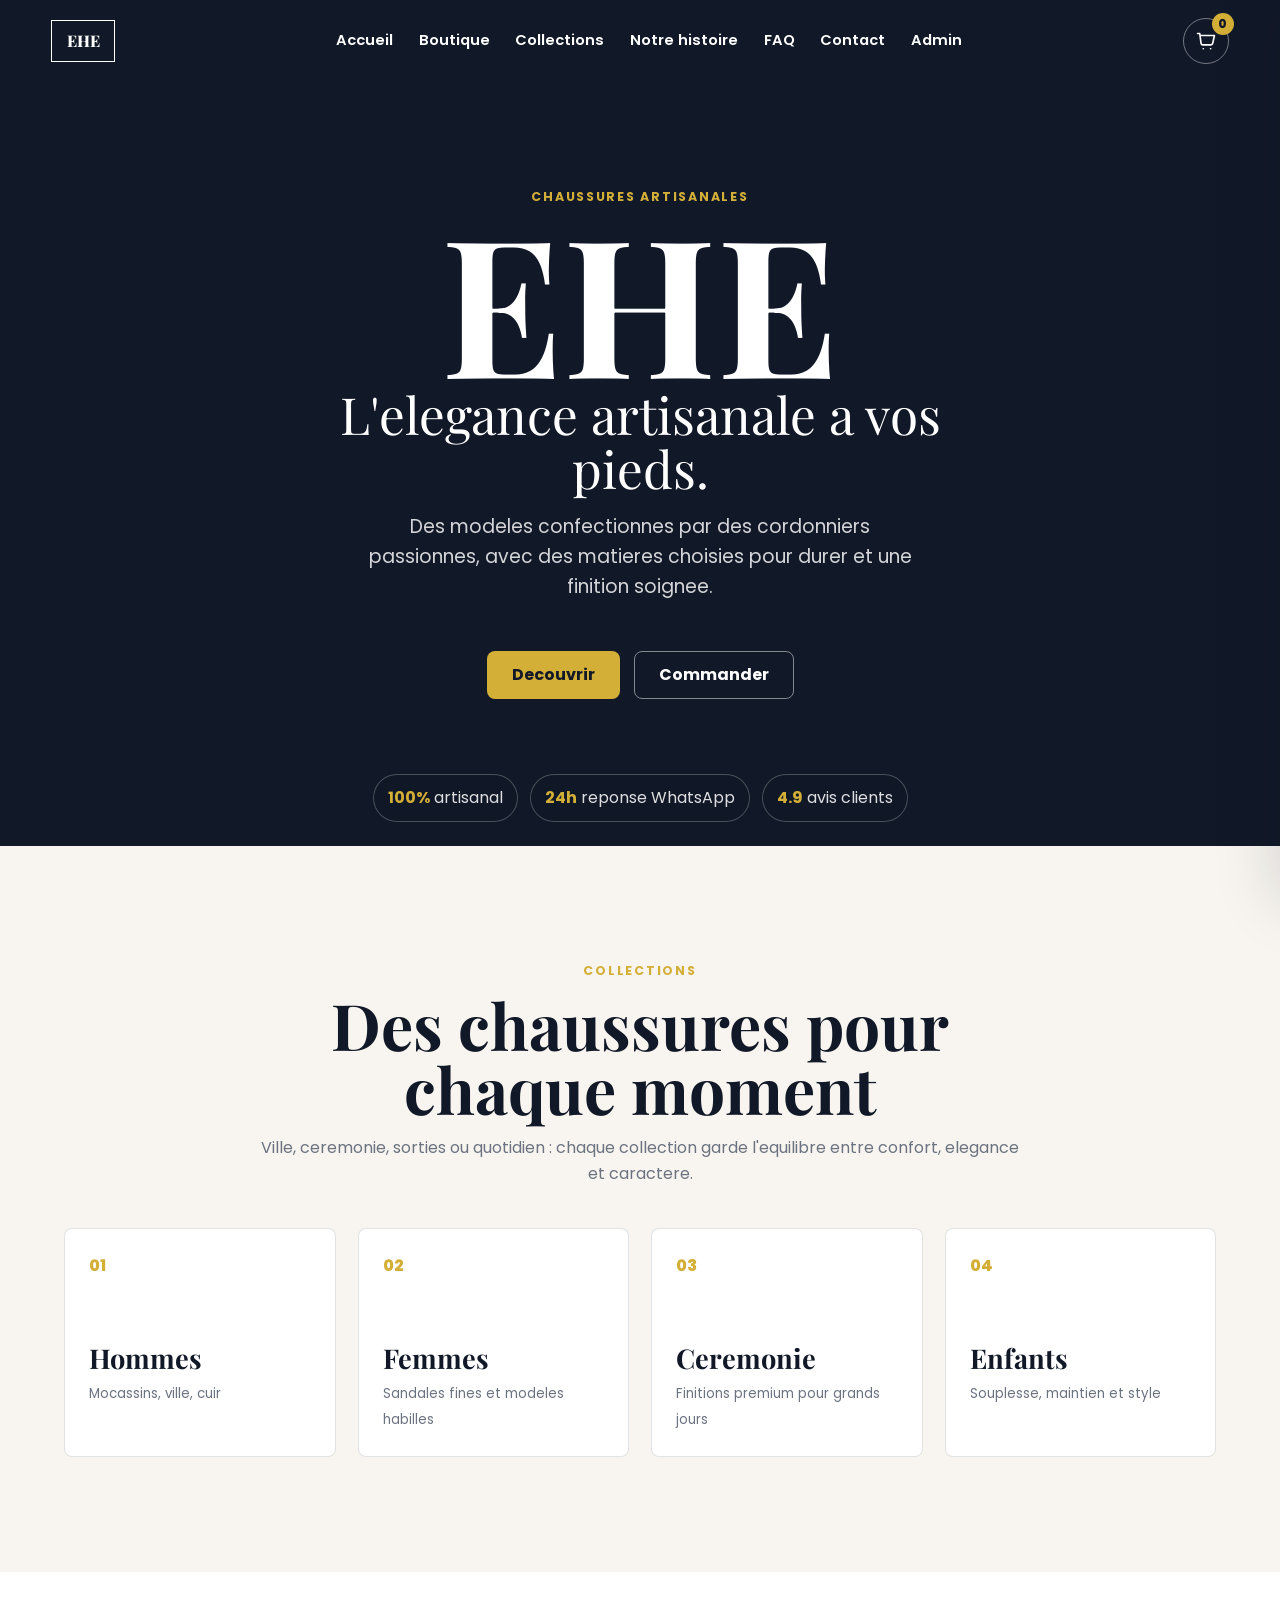
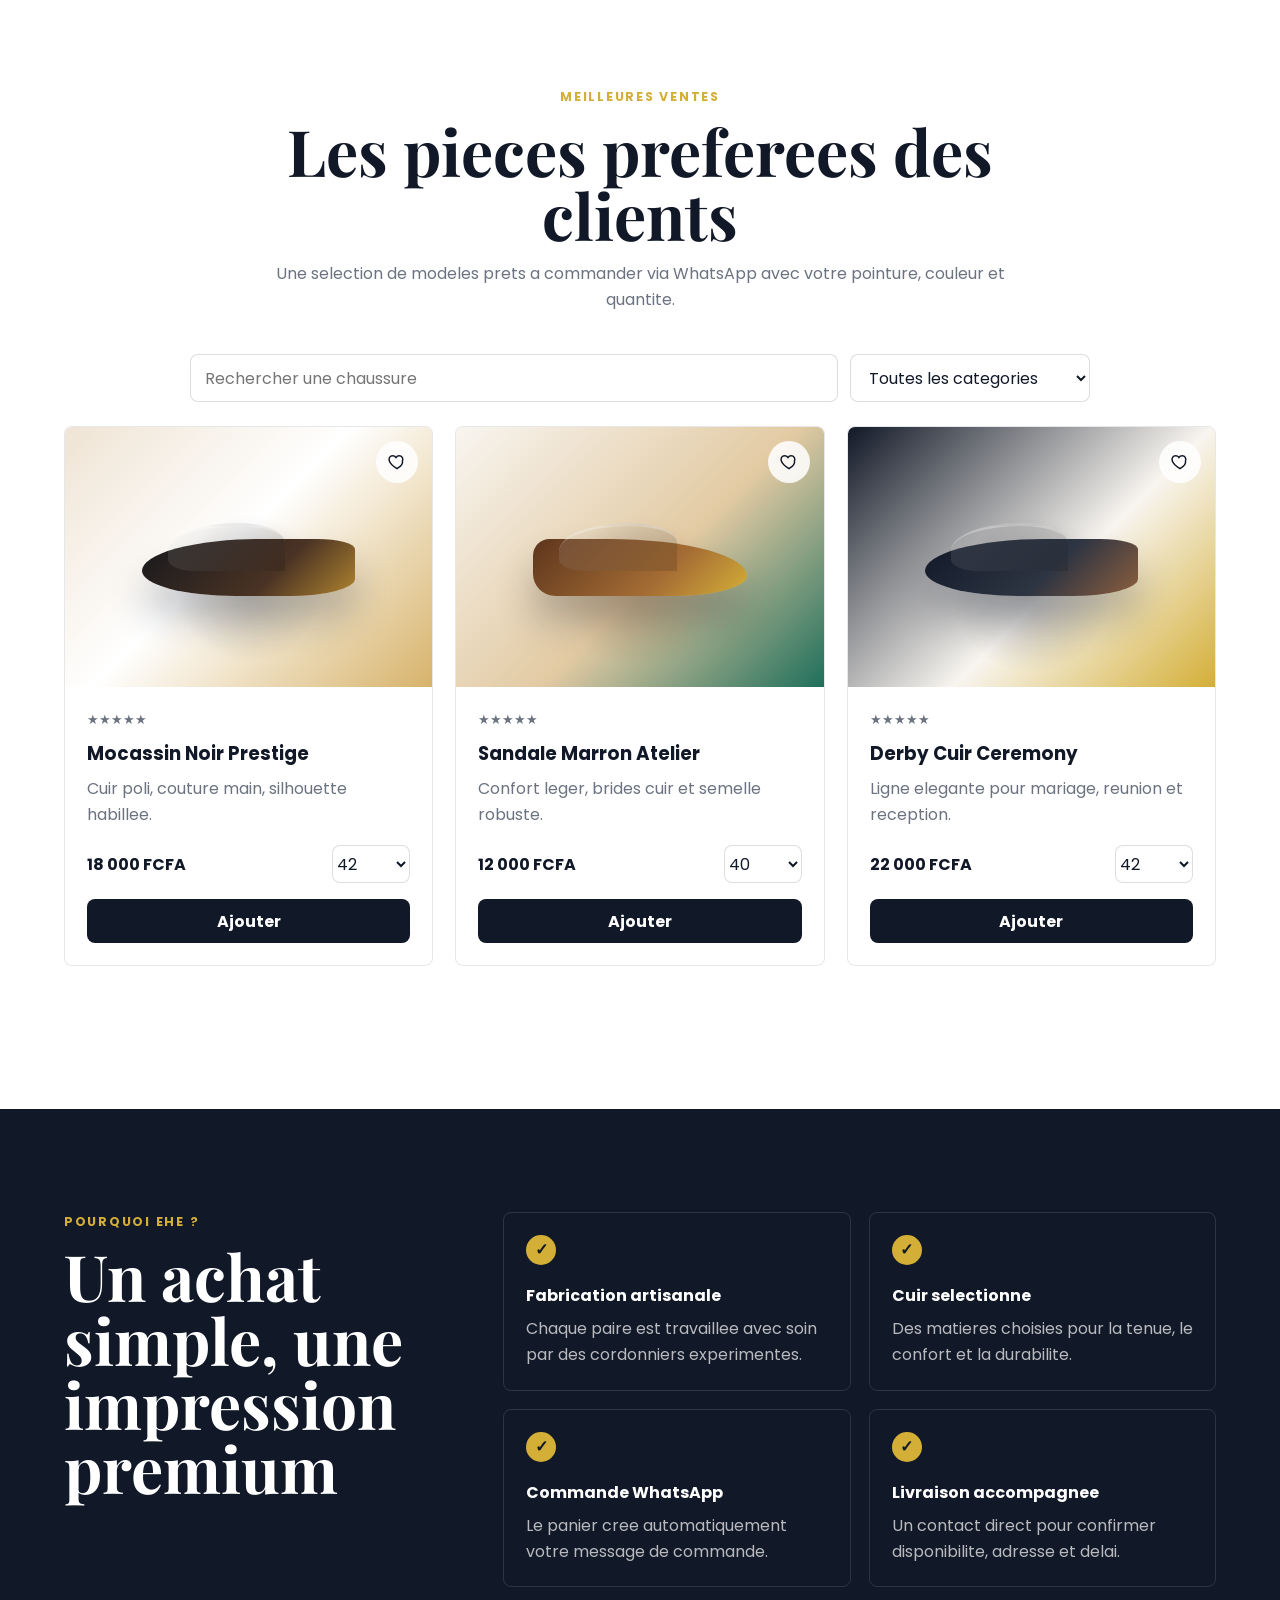
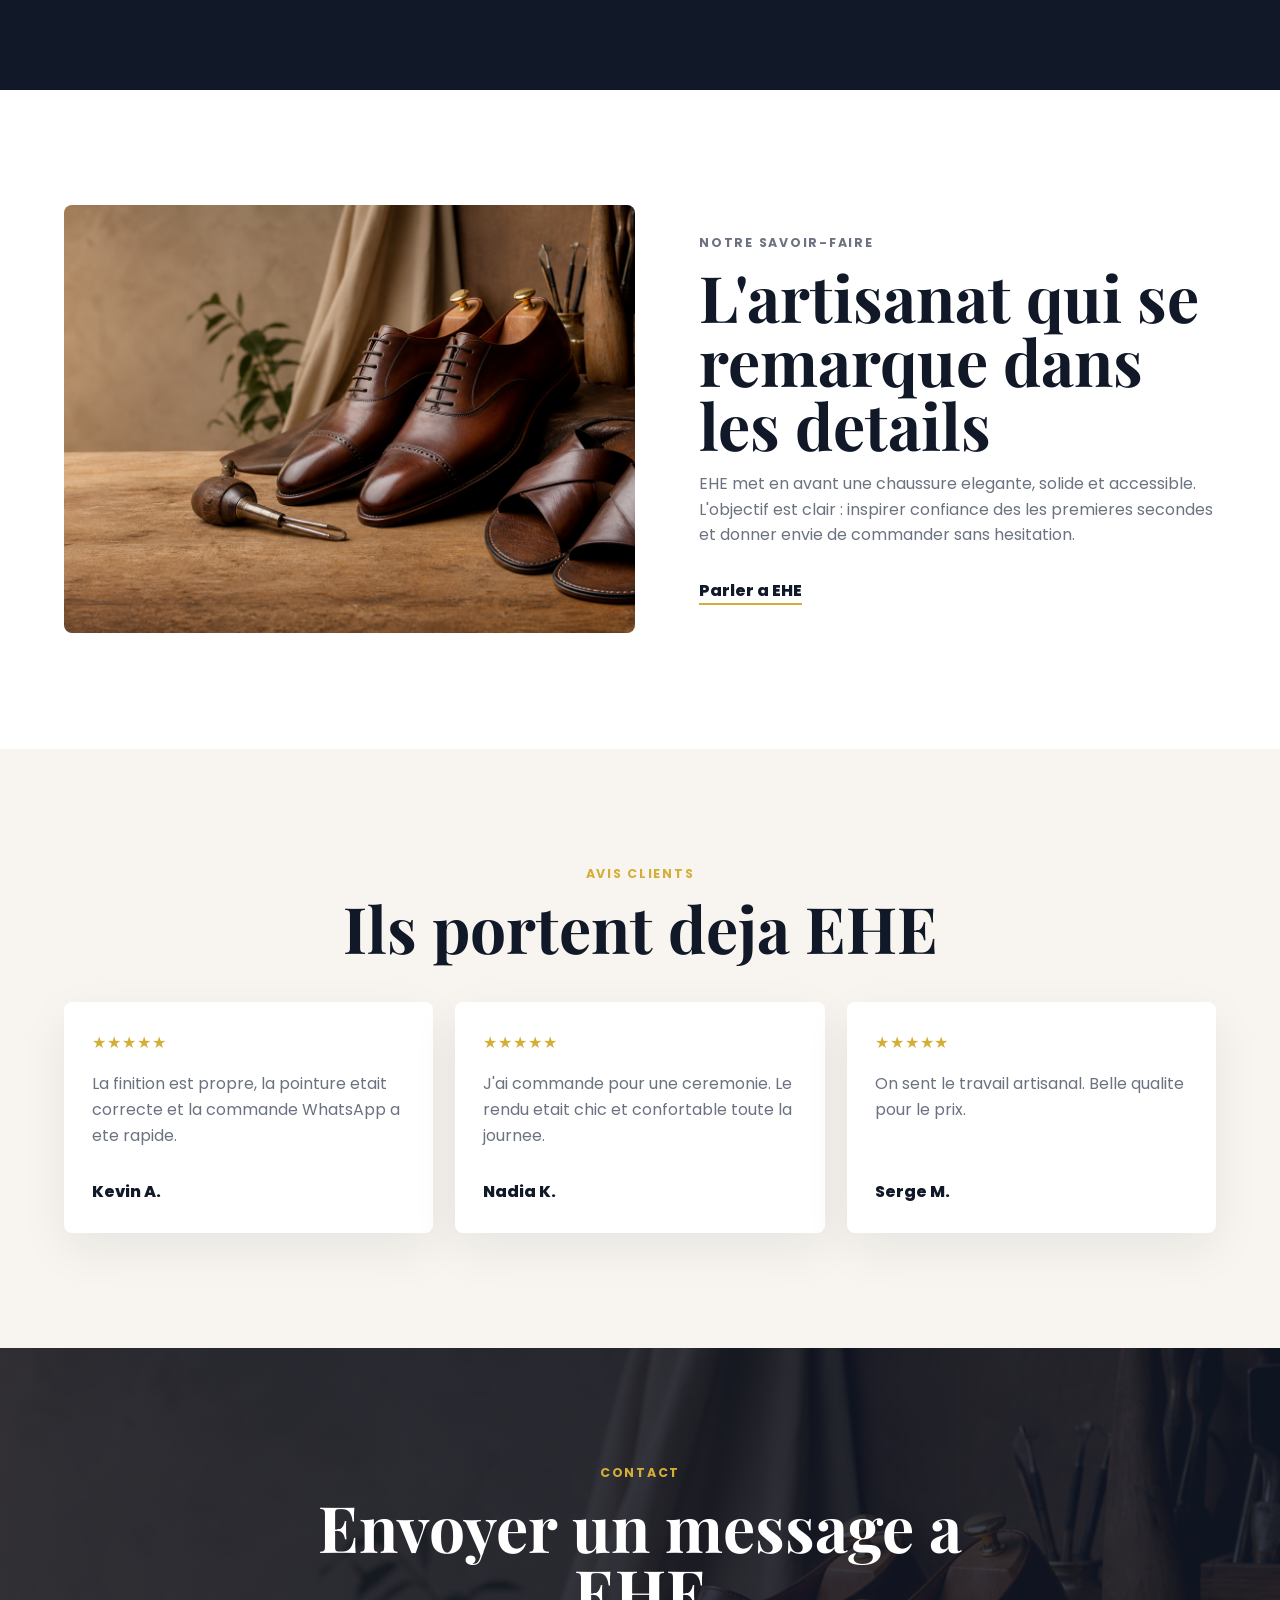
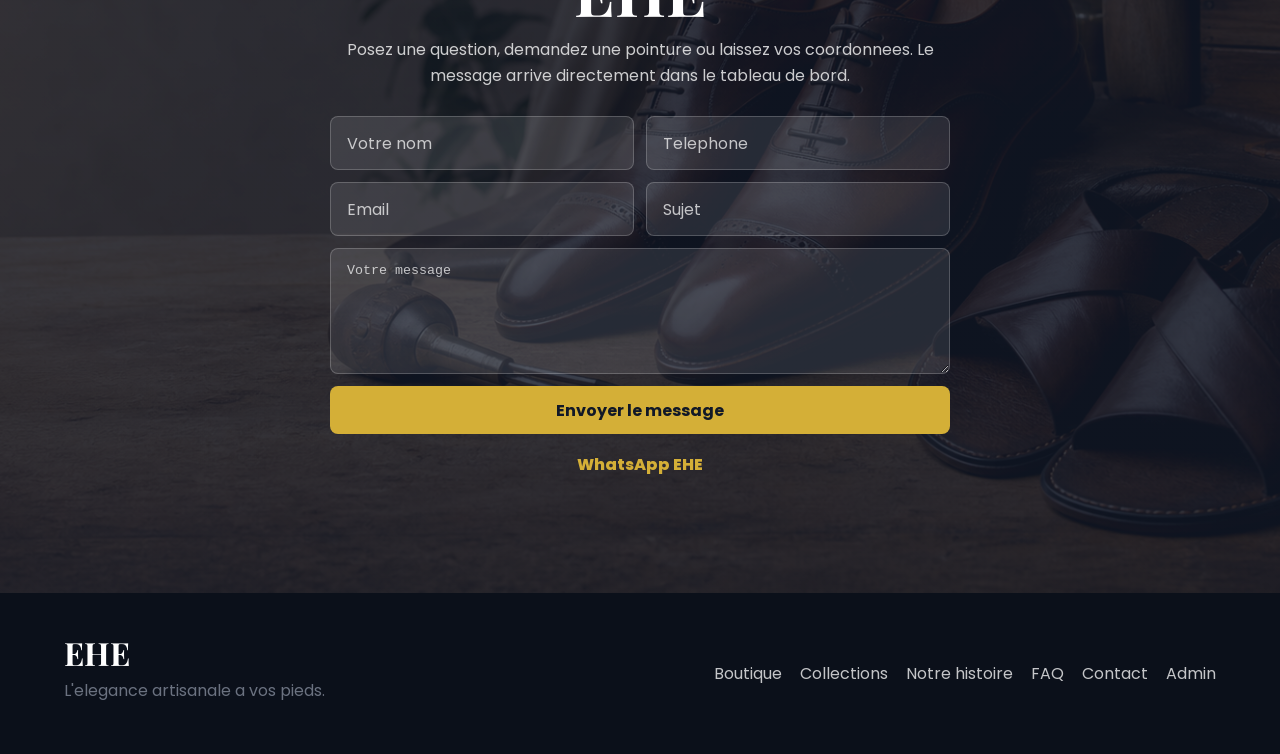
==== commit 45256935: "Center homepage hero carousel" ====
--- a/index.html
+++ b/index.html
@@ -8,7 +8,7 @@
     <link rel="preconnect" href="https://fonts.googleapis.com">
     <link rel="preconnect" href="https://fonts.gstatic.com" crossorigin>
     <link href="https://fonts.googleapis.com/css2?family=Playfair+Display:wght@600;700;800&family=Poppins:wght@400;500;600;700&display=swap" rel="stylesheet">
-    <link rel="stylesheet" href="./styles.css?v=20260713">
+    <link rel="stylesheet" href="./styles.css?v=20260713b">
   </head>
   <body>
     <div class="loader" aria-label="Chargement">
@@ -48,6 +48,7 @@
       <section class="hero">
         <div class="hero-media" aria-hidden="true">
           <img src="./assets/hero-ehe.png" alt="">
+          <img src="./assets/hero-product-1.png" alt="">
         </div>
         <div class="hero-overlay"></div>
         <div class="hero-content reveal">
@@ -304,6 +305,6 @@
       <svg viewBox="0 0 24 24" aria-hidden="true"><path d="M12 19V5M5 12l7-7 7 7"/></svg>
     </button>
 
-    <script src="./app.js"></script>
+    <script src="./app.js?v=20260713d"></script>
   </body>
 </html>
--- a/styles.css
+++ b/styles.css
@@ -191,10 +191,12 @@
   position: relative;
   min-height: 94vh;
   display: grid;
-  align-items: center;
+  place-items: center;
   overflow: hidden;
   padding: 120px clamp(18px, 6vw, 90px) 80px;
   color: var(--white);
+  text-align: center;
+  background: #111827;
 }
 
 .hero-media,
@@ -204,22 +206,33 @@
 }
 
 .hero-media img {
+  position: absolute;
+  inset: 0;
   width: 100%;
   height: 100%;
   object-fit: cover;
-  animation: heroZoom 9s ease-out forwards;
+  opacity: 0;
+  transform: scale(1.06);
+  animation: heroCarousel 14s ease-in-out infinite;
+}
+
+.hero-media img:nth-child(2) {
+  animation-delay: 7s;
 }
 
 .hero-overlay {
   background:
-    linear-gradient(90deg, rgba(17, 24, 39, .88) 0%, rgba(17, 24, 39, .56) 43%, rgba(17, 24, 39, .14) 100%),
-    linear-gradient(0deg, rgba(17, 24, 39, .56), transparent 38%);
+    radial-gradient(circle at center, rgba(17, 24, 39, .34) 0%, rgba(17, 24, 39, .68) 64%, rgba(17, 24, 39, .9) 100%),
+    linear-gradient(0deg, rgba(17, 24, 39, .64), transparent 42%);
 }
 
 .hero-content {
   position: relative;
   max-width: 680px;
   z-index: 1;
+  display: grid;
+  justify-items: center;
+  margin: 0 auto;
 }
 
 .eyebrow {
@@ -253,6 +266,8 @@
 
 .hero-copy {
   max-width: 560px;
+  margin-left: auto;
+  margin-right: auto;
   color: rgba(255, 255, 255, .82);
   font-size: clamp(1rem, 1.6vw, 1.18rem);
 }
@@ -260,6 +275,7 @@
 .hero-actions {
   display: flex;
   flex-wrap: wrap;
+  justify-content: center;
   gap: 14px;
   margin-top: 30px;
 }
@@ -317,6 +333,7 @@
   display: flex;
   gap: 12px;
   flex-wrap: wrap;
+  justify-content: center;
 }
 
 .hero-stats span {
@@ -701,7 +718,8 @@
 
 .page-contact-form input,
 .page-contact-form textarea,
-.product-detail select {
+.product-detail select,
+.product-detail input {
   width: 100%;
   border: 1px solid rgba(17, 24, 39, .14);
   border-radius: var(--radius);
@@ -710,7 +728,8 @@
 }
 
 .page-contact-form input,
-.product-detail select {
+.product-detail select,
+.product-detail input {
   height: 48px;
   padding: 0 14px;
 }
@@ -1021,6 +1040,33 @@
   color: #b42318;
   cursor: pointer;
   font-weight: 800;
+}
+
+.cart-row-actions {
+  display: grid;
+  justify-items: end;
+  gap: 6px;
+}
+
+.cart-row-actions label {
+  display: flex;
+  align-items: center;
+  gap: 6px;
+  color: var(--gray);
+  font-size: .78rem;
+  font-weight: 800;
+}
+
+.cart-row-actions input {
+  width: 58px;
+  height: 34px;
+  border: 1px solid rgba(17, 24, 39, .14);
+  border-radius: 10px;
+  padding: 0 6px;
+  color: var(--black);
+  font: inherit;
+  font-weight: 800;
+  text-align: center;
 }
 
 .cart-total {
@@ -1145,12 +1191,30 @@
   transform: translateY(0);
 }
 
-@keyframes heroZoom {
-  from {
+@keyframes heroCarousel {
+  0% {
+    opacity: 0;
     transform: scale(1.08);
   }
-  to {
+  8%,
+  46% {
+    opacity: 1;
+  }
+  56%,
+  100% {
+    opacity: 0;
     transform: scale(1);
+  }
+}
+
+@media (prefers-reduced-motion: reduce) {
+  .hero-media img {
+    animation: none;
+  }
+
+  .hero-media img:first-child {
+    opacity: 1;
+    transform: none;
   }
 }
 
@@ -1249,7 +1313,7 @@
 
   .hero-overlay {
     background:
-      linear-gradient(90deg, rgba(17, 24, 39, .9), rgba(17, 24, 39, .6)),
+      radial-gradient(circle at center, rgba(17, 24, 39, .34) 0%, rgba(17, 24, 39, .74) 68%, rgba(17, 24, 39, .92) 100%),
       linear-gradient(0deg, rgba(17, 24, 39, .58), transparent 42%);
   }
 
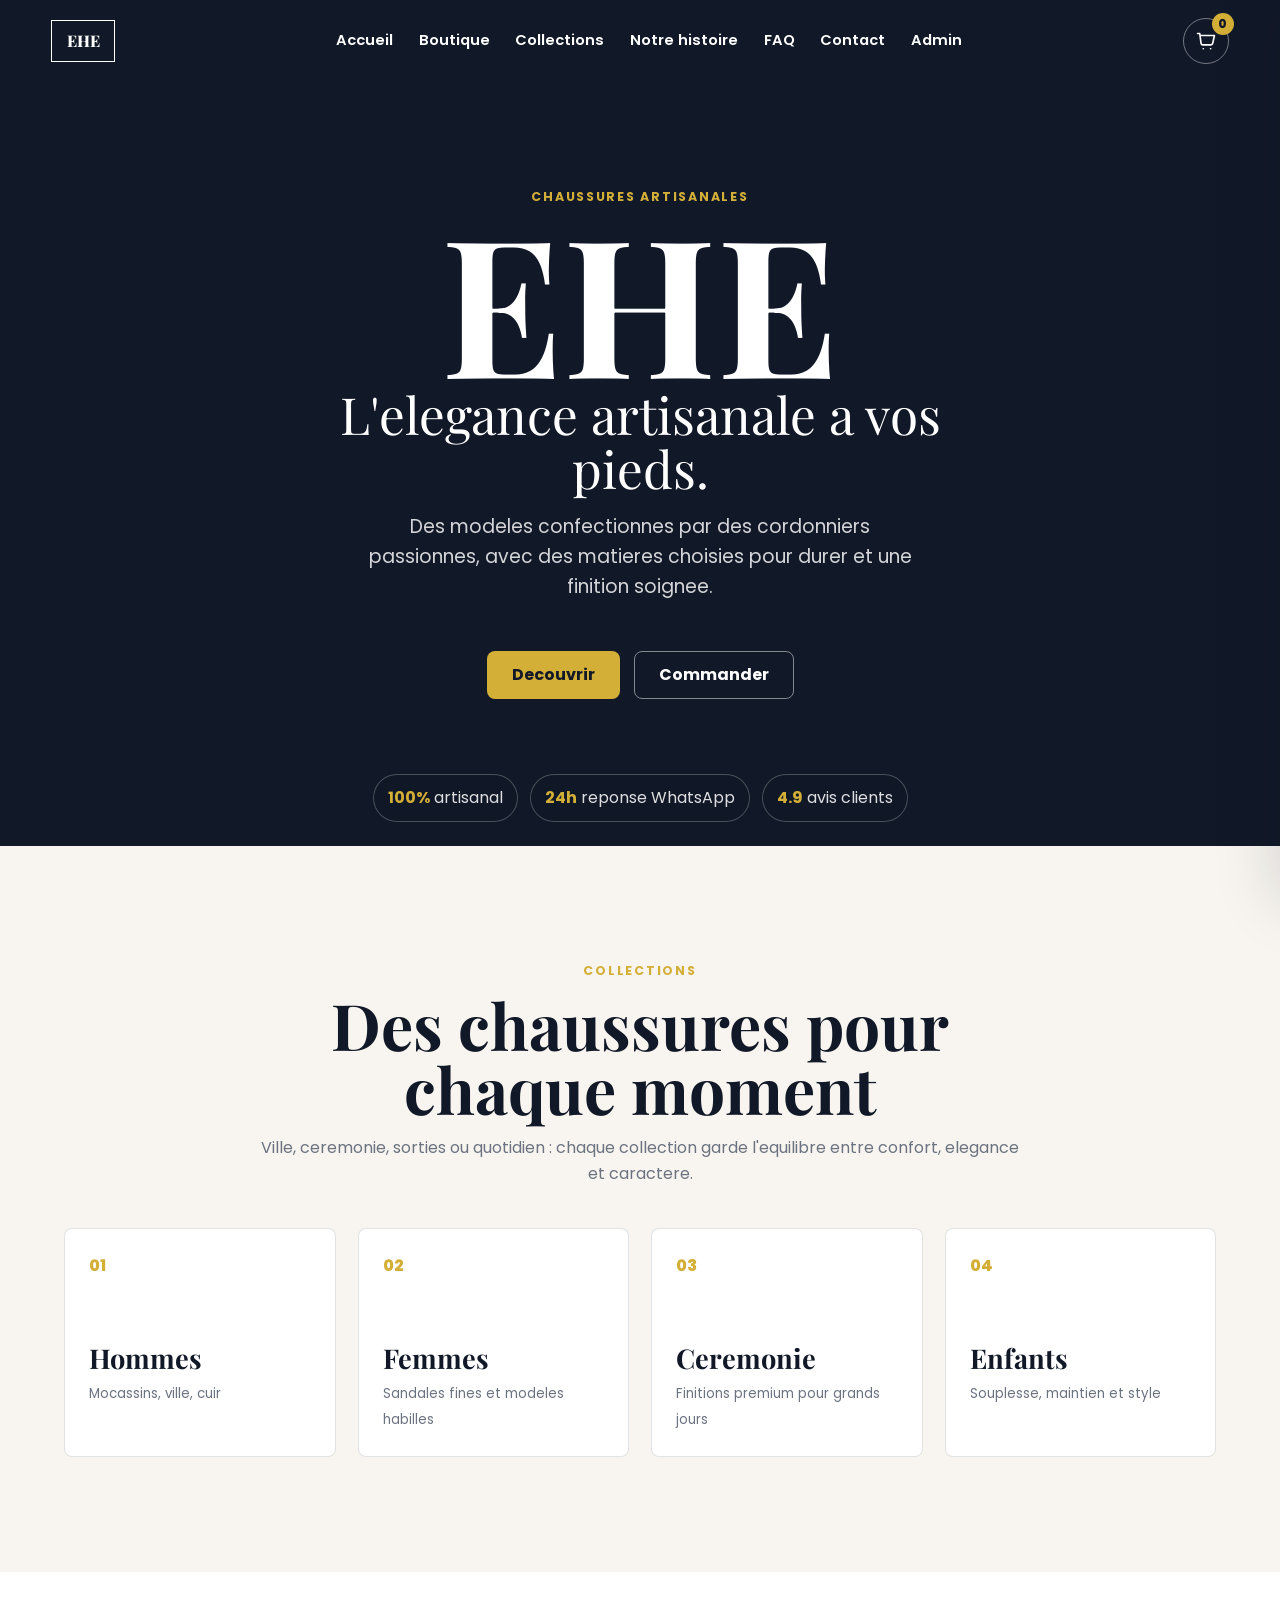
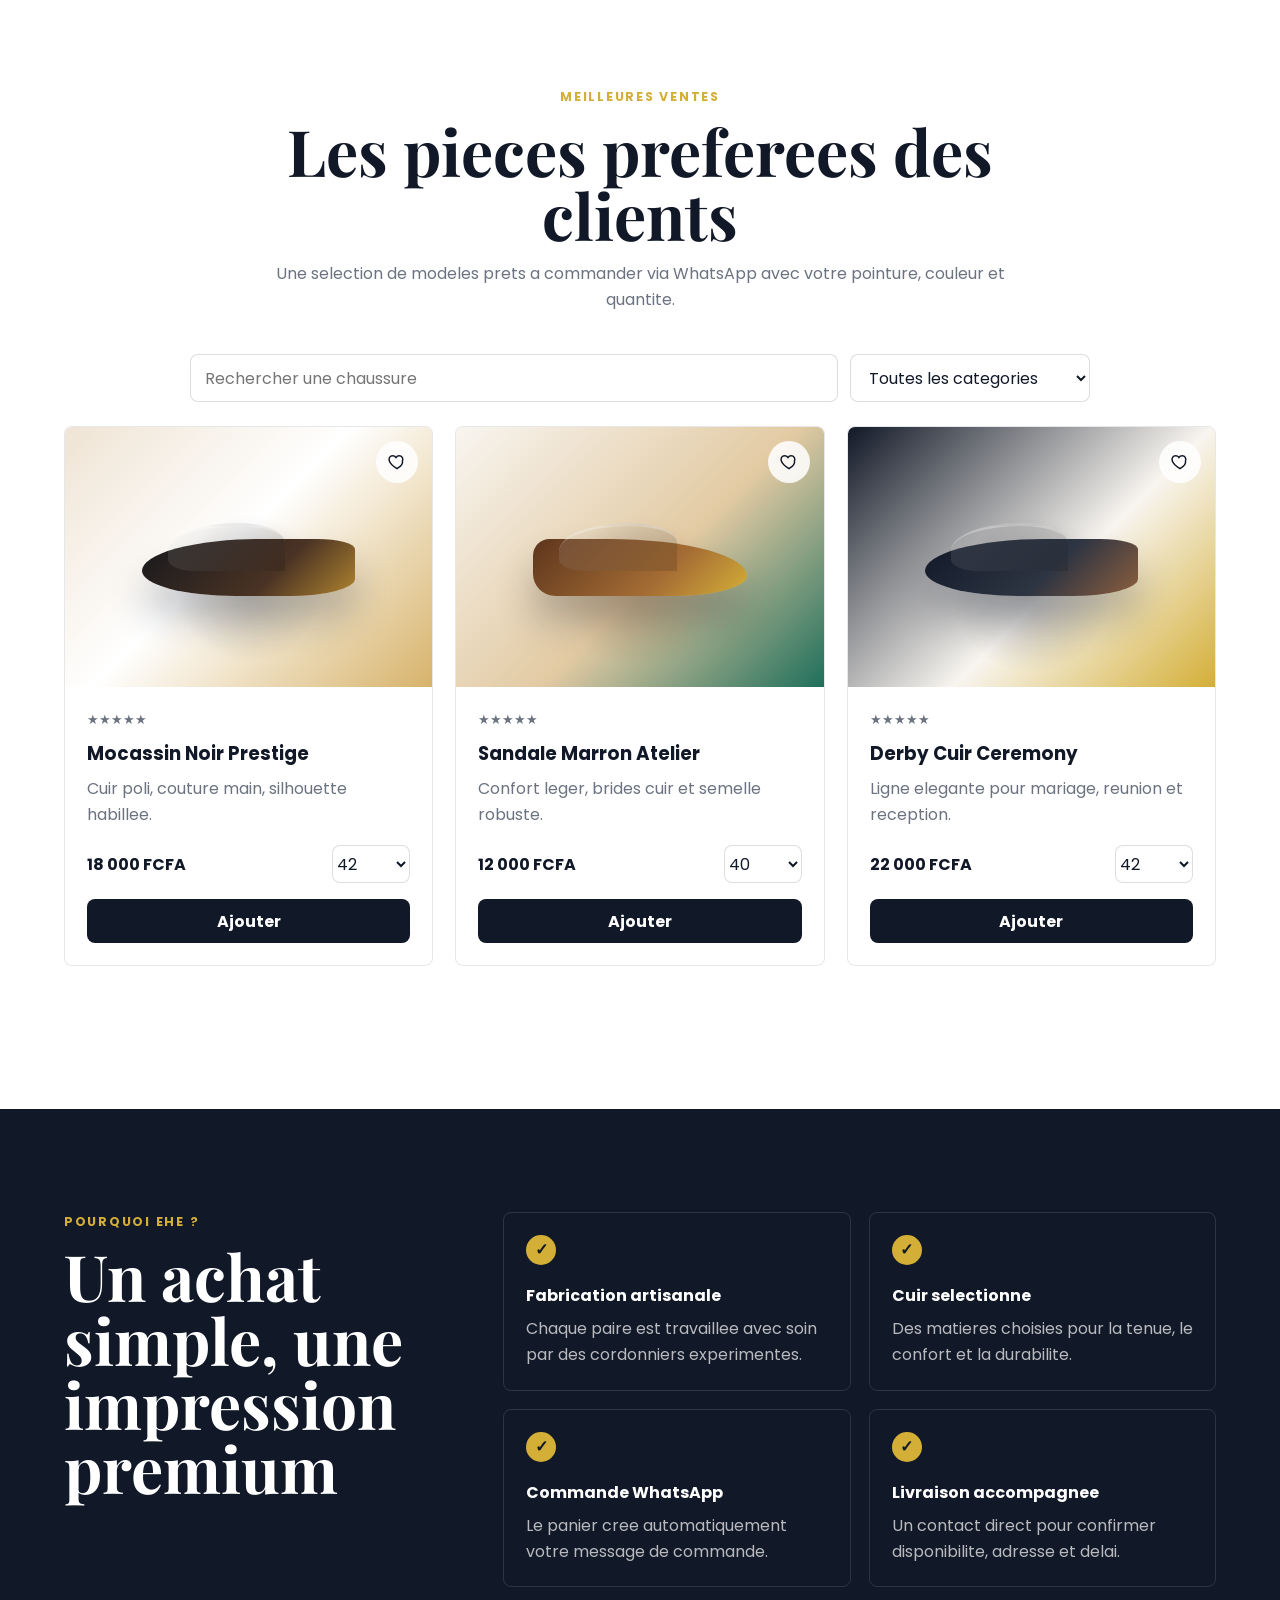
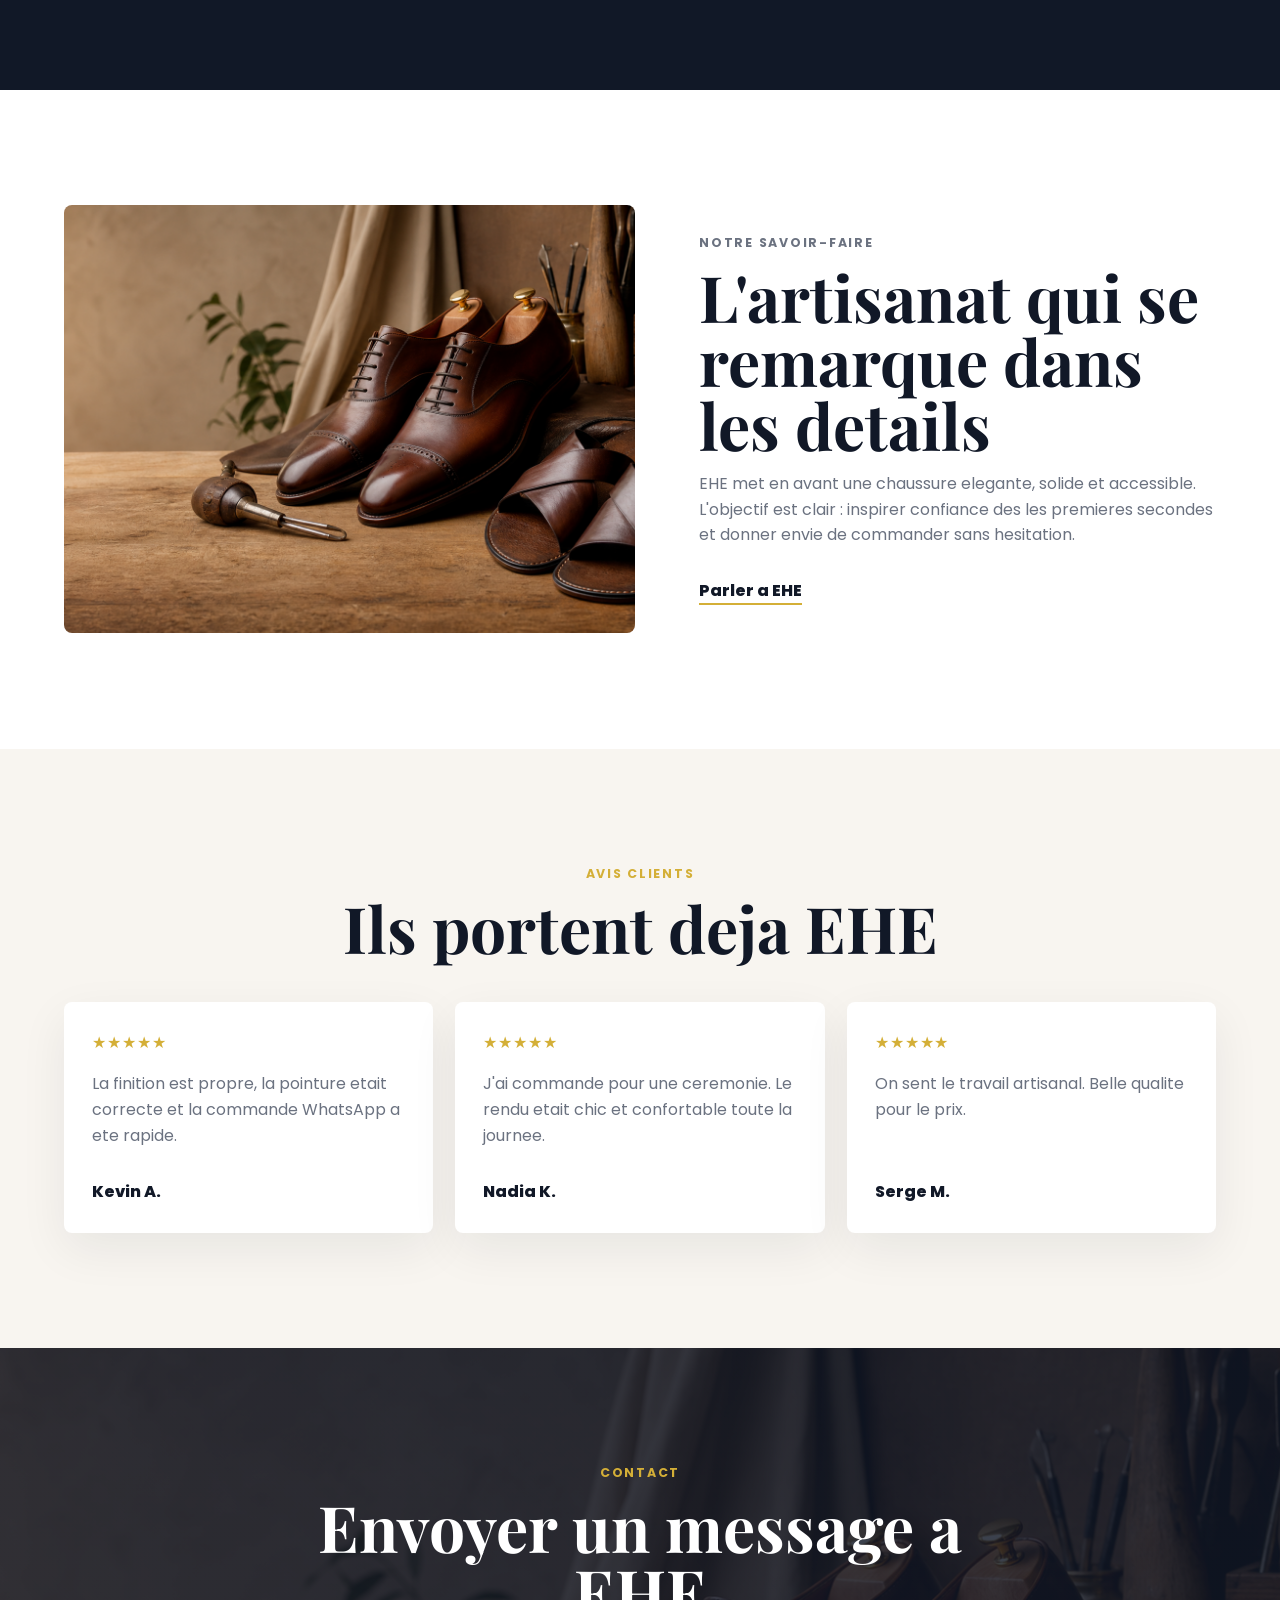
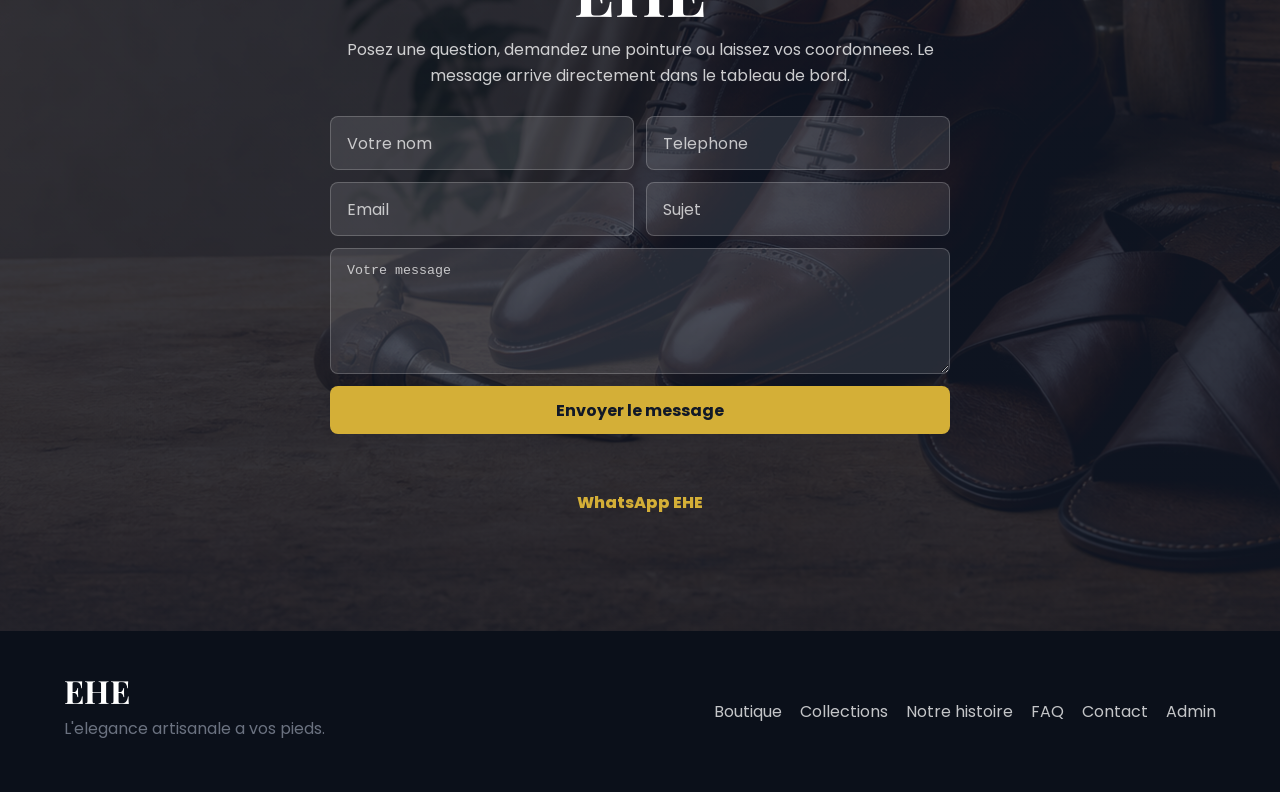
==== commit e67d493a: "Show contact form status message" ====
--- a/index.html
+++ b/index.html
@@ -116,7 +116,7 @@
             <button class="favorite" type="button" aria-label="Ajouter aux favoris">
               <svg viewBox="0 0 24 24" aria-hidden="true"><path d="M12 20s-7.5-4.4-9.2-9.1C1.6 7.4 3.5 4.5 6.7 4.5c1.8 0 3.2.9 4 2.1.8-1.2 2.2-2.1 4-2.1 3.2 0 5.1 2.9 3.9 6.4C19.5 15.6 12 20 12 20z"/></svg>
             </button>
-            <div class="product-image shoe-one"></div>
+            <div class="product-image shoe-one" role="button" tabindex="0" aria-label="Voir Mocassin Noir Prestige en grand" data-image-preview data-image-src="./assets/hero-ehe.png" data-image-title="Mocassin Noir Prestige"></div>
             <div class="product-body">
               <p class="rating">★★★★★</p>
               <h3>Mocassin Noir Prestige</h3>
@@ -138,7 +138,7 @@
             <button class="favorite" type="button" aria-label="Ajouter aux favoris">
               <svg viewBox="0 0 24 24" aria-hidden="true"><path d="M12 20s-7.5-4.4-9.2-9.1C1.6 7.4 3.5 4.5 6.7 4.5c1.8 0 3.2.9 4 2.1.8-1.2 2.2-2.1 4-2.1 3.2 0 5.1 2.9 3.9 6.4C19.5 15.6 12 20 12 20z"/></svg>
             </button>
-            <div class="product-image shoe-two"></div>
+            <div class="product-image shoe-two" role="button" tabindex="0" aria-label="Voir Sandale Marron Atelier en grand" data-image-preview data-image-src="./assets/hero-ehe.png" data-image-title="Sandale Marron Atelier"></div>
             <div class="product-body">
               <p class="rating">★★★★★</p>
               <h3>Sandale Marron Atelier</h3>
@@ -160,7 +160,7 @@
             <button class="favorite" type="button" aria-label="Ajouter aux favoris">
               <svg viewBox="0 0 24 24" aria-hidden="true"><path d="M12 20s-7.5-4.4-9.2-9.1C1.6 7.4 3.5 4.5 6.7 4.5c1.8 0 3.2.9 4 2.1.8-1.2 2.2-2.1 4-2.1 3.2 0 5.1 2.9 3.9 6.4C19.5 15.6 12 20 12 20z"/></svg>
             </button>
-            <div class="product-image shoe-three"></div>
+            <div class="product-image shoe-three" role="button" tabindex="0" aria-label="Voir Derby Cuir Ceremony en grand" data-image-preview data-image-src="./assets/hero-ehe.png" data-image-title="Derby Cuir Ceremony"></div>
             <div class="product-body">
               <p class="rating">★★★★★</p>
               <h3>Derby Cuir Ceremony</h3>
@@ -243,6 +243,7 @@
             </div>
             <textarea name="message" placeholder="Votre message" aria-label="Votre message" required></textarea>
             <button class="btn btn-primary" type="submit">Envoyer le message</button>
+            <p class="form-status" aria-live="polite" data-form-status></p>
           </form>
           <a class="whatsapp-link" href="https://wa.me/22900000000" target="_blank" rel="noreferrer">WhatsApp EHE</a>
         </div>
@@ -300,11 +301,19 @@
       <a class="btn btn-primary cart-order" href="#" target="_blank" rel="noreferrer" data-whatsapp>Commander sur WhatsApp</a>
     </aside>
 
+    <div class="image-modal" aria-hidden="true" role="dialog" aria-modal="true" aria-label="Apercu du produit" data-image-modal>
+      <button class="image-modal-close" type="button" aria-label="Fermer l'image" data-image-modal-close>×</button>
+      <figure class="image-modal-card">
+        <img src="" alt="" data-image-modal-img>
+        <figcaption data-image-modal-title></figcaption>
+      </figure>
+    </div>
+
     <div class="toast" data-toast>Produit ajoute au panier</div>
     <button class="top-button" type="button" aria-label="Retour en haut" data-top>
       <svg viewBox="0 0 24 24" aria-hidden="true"><path d="M12 19V5M5 12l7-7 7 7"/></svg>
     </button>
 
-    <script src="./app.js?v=20260713d"></script>
+    <script src="./app.js?v=20260714b"></script>
   </body>
 </html>
--- a/styles.css
+++ b/styles.css
@@ -524,6 +524,12 @@
     linear-gradient(135deg, #efe4d4, #fff 46%, #d7b36b);
   position: relative;
   overflow: hidden;
+  cursor: zoom-in;
+  outline: none;
+}
+
+.product-image:focus-visible {
+  box-shadow: inset 0 0 0 4px rgba(215, 179, 107, .85);
 }
 
 .product-image.product-photo {
@@ -531,9 +537,34 @@
   background-position: center;
 }
 
-.product-image.product-photo::before,
+.product-image.product-photo::before {
+  display: none;
+}
+
 .product-image.product-photo::after {
-  display: none;
+  display: grid;
+  place-items: center;
+  content: "Agrandir";
+  position: absolute;
+  right: 14px;
+  bottom: 14px;
+  min-height: 34px;
+  padding: 0 14px;
+  border: 0;
+  border-radius: 999px;
+  background: rgba(17, 24, 39, .72);
+  color: var(--white);
+  font-size: .78rem;
+  font-weight: 700;
+  opacity: 0;
+  transform: translateY(6px);
+  transition: opacity .2s ease, transform .2s ease;
+}
+
+.product-image.product-photo:hover::after,
+.product-image.product-photo:focus-visible::after {
+  opacity: 1;
+  transform: translateY(0);
 }
 
 .product-image::before,
@@ -543,8 +574,8 @@
   transition: transform .28s ease;
 }
 
-.product-card:hover .product-image::before,
-.product-card:hover .product-image::after {
+.product-card:hover .product-image:not(.product-photo)::before,
+.product-card:hover .product-image:not(.product-photo)::after {
   transform: translateY(-7px) scale(1.04);
 }
 
@@ -752,6 +783,12 @@
   object-fit: cover;
   border-radius: var(--radius);
   box-shadow: var(--shadow);
+  cursor: zoom-in;
+  outline: none;
+}
+
+.detail-image img:focus-visible {
+  box-shadow: var(--shadow), 0 0 0 4px rgba(215, 179, 107, .85);
 }
 
 .detail-copy {
@@ -938,6 +975,25 @@
 .newsletter textarea:focus {
   border-color: rgba(212, 175, 55, .78);
   box-shadow: 0 0 0 4px rgba(212, 175, 55, .14);
+}
+
+.form-status {
+  min-height: 24px;
+  margin: 2px 0 0;
+  font-weight: 800;
+  text-align: center;
+}
+
+.form-status.success {
+  color: #12b76a;
+}
+
+.form-status.error {
+  color: #f97066;
+}
+
+.page-contact-form .form-status {
+  text-align: left;
 }
 
 .whatsapp-link {
@@ -986,6 +1042,65 @@
 
 .cart-panel.open {
   transform: translateX(0);
+}
+
+.modal-open {
+  overflow: hidden;
+}
+
+.image-modal {
+  position: fixed;
+  inset: 0;
+  z-index: 130;
+  display: grid;
+  place-items: center;
+  padding: clamp(18px, 4vw, 48px);
+  background: rgba(17, 24, 39, .84);
+  opacity: 0;
+  pointer-events: none;
+  transition: opacity .2s ease;
+}
+
+.image-modal.open {
+  opacity: 1;
+  pointer-events: auto;
+}
+
+.image-modal-card {
+  width: min(920px, 100%);
+  margin: 0;
+  color: var(--white);
+}
+
+.image-modal-card img {
+  display: block;
+  width: 100%;
+  max-height: 78vh;
+  object-fit: contain;
+  border-radius: var(--radius);
+  background: var(--white);
+  box-shadow: 0 28px 70px rgba(0, 0, 0, .36);
+}
+
+.image-modal-card figcaption {
+  margin-top: 14px;
+  text-align: center;
+  font-weight: 700;
+}
+
+.image-modal-close {
+  position: fixed;
+  top: 22px;
+  right: 22px;
+  z-index: 1;
+  width: 48px;
+  height: 48px;
+  border-radius: 50%;
+  background: var(--white);
+  color: var(--black);
+  font-size: 2rem;
+  line-height: 1;
+  box-shadow: var(--shadow);
 }
 
 .cart-head {
